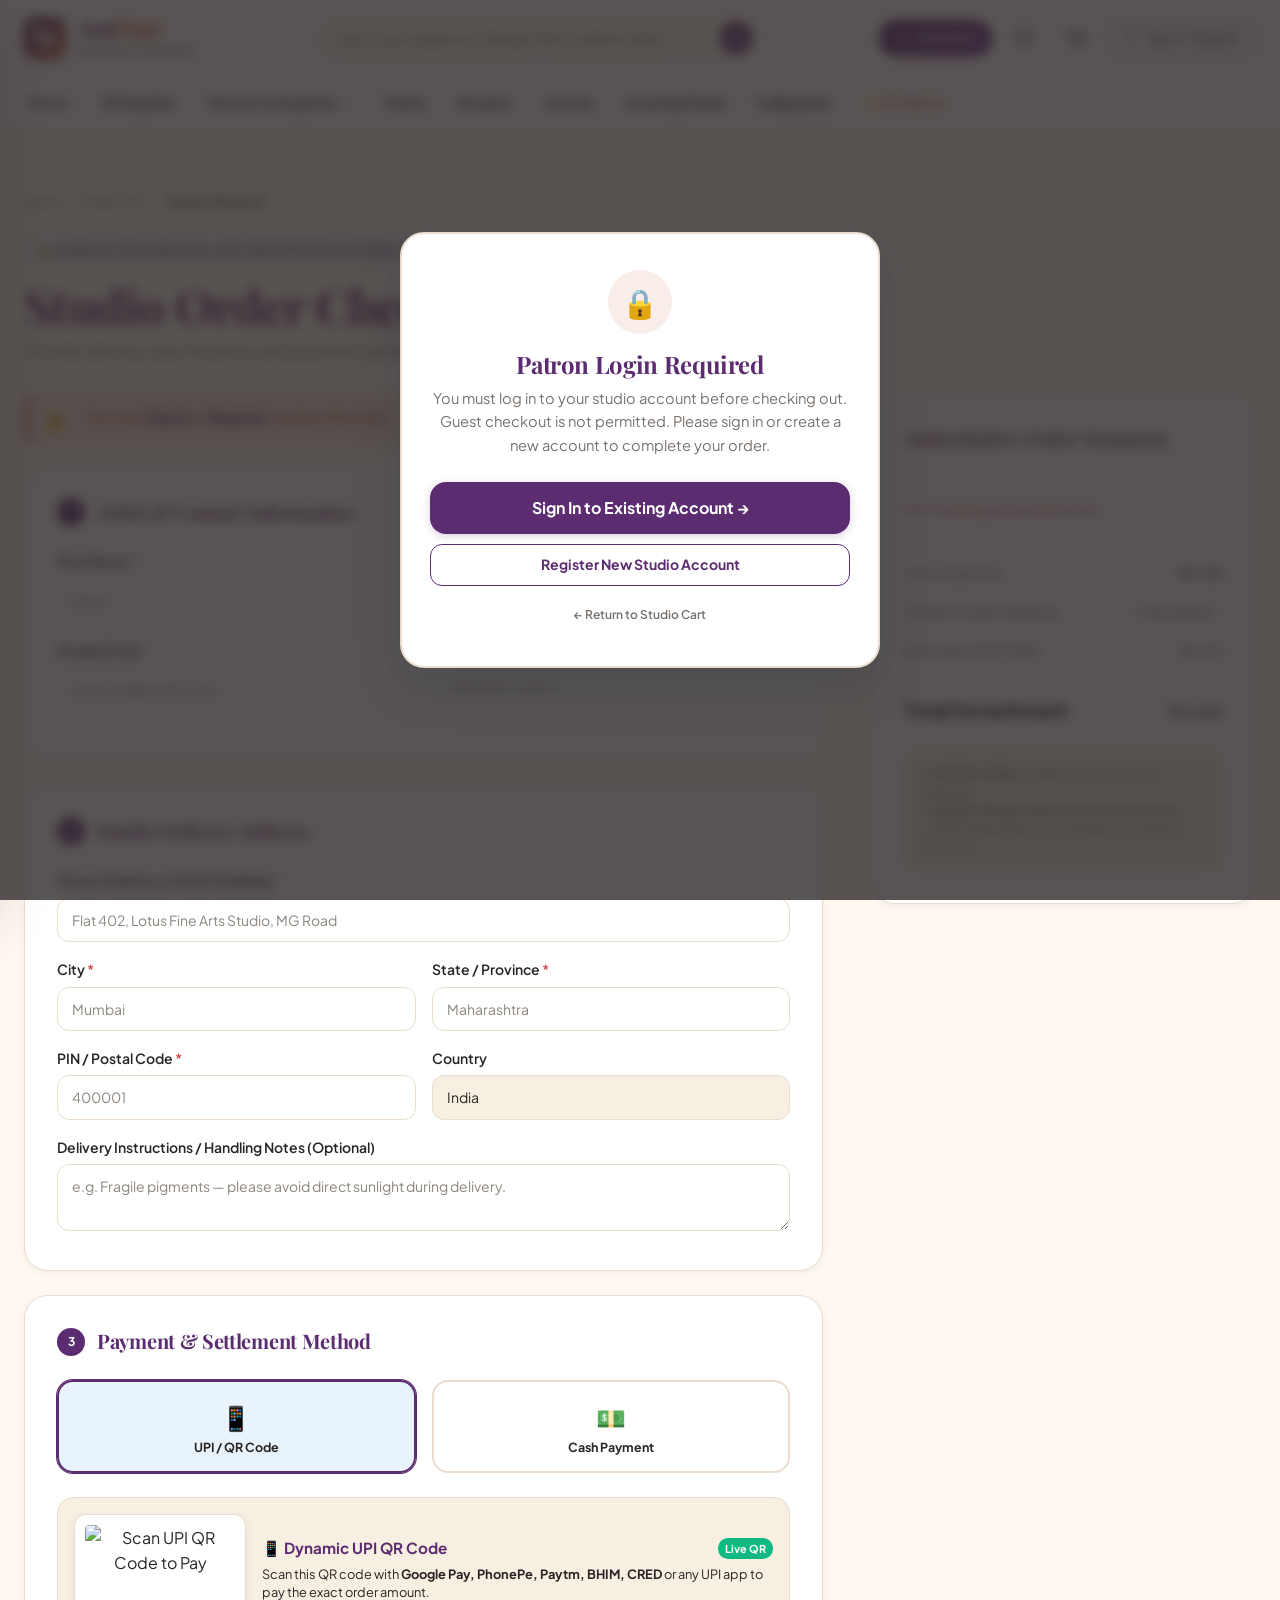
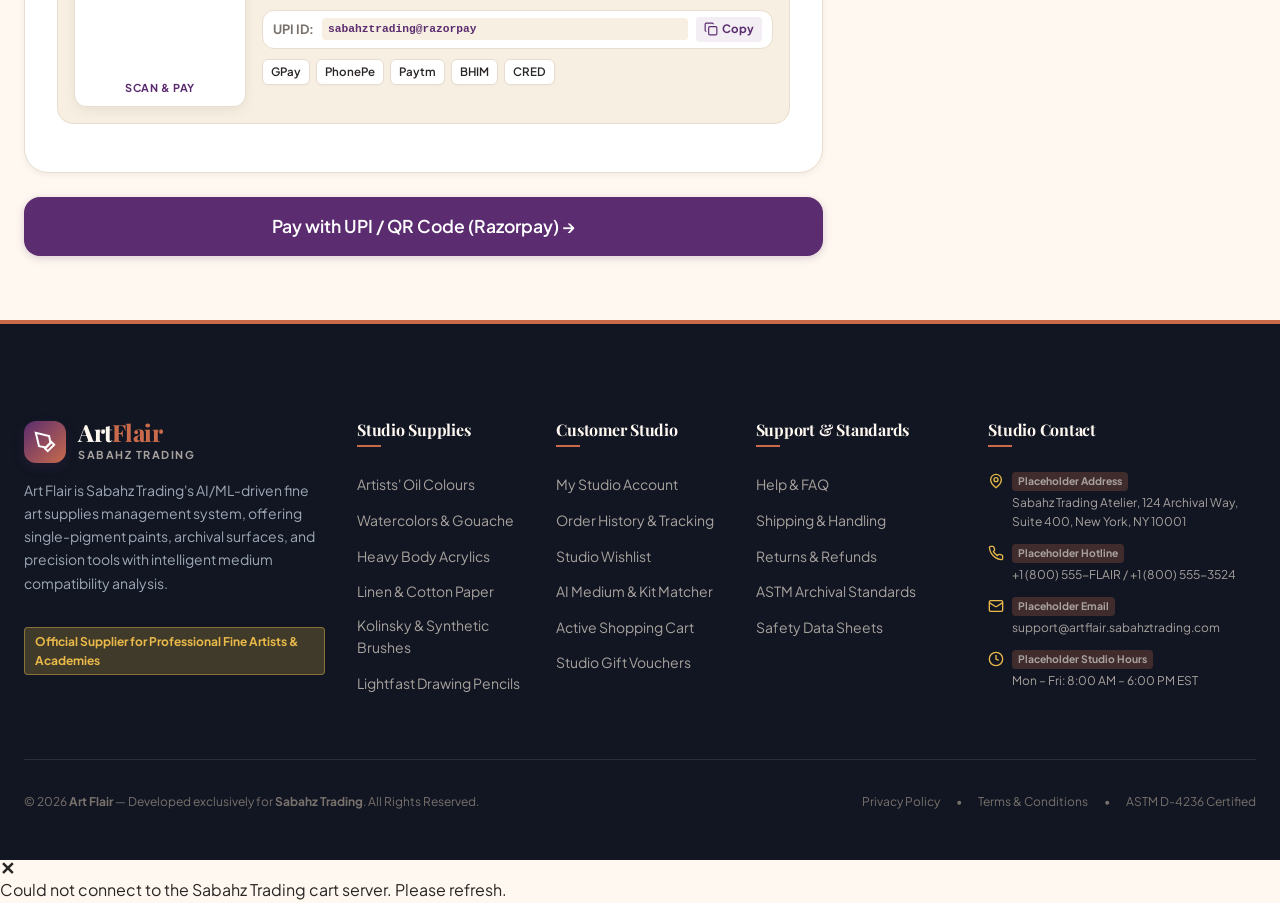
==== checkout.html @ 8288f00b "Initial commit" ====
<!DOCTYPE html>
<html lang="en">
<head>
  <meta charset="UTF-8" />
  <meta name="viewport" content="width=device-width, initial-scale=1.0" />
  <title>Secure Studio Checkout | Art Flair - Sabahz Trading</title>
  <meta name="description" content="Complete your fine art supplies purchase with Sabahz Trading secure atelier checkout and priority delivery." />

  <!-- Preconnect to Google Fonts -->
  <link rel="preconnect" href="https://fonts.googleapis.com" />
  <link rel="preconnect" href="https://fonts.gstatic.com" crossorigin />
  <link href="https://fonts.googleapis.com/css2?family=Playfair+Display:ital,wght@0,600;0,700;0,800;1,400&family=Plus+Jakarta+Sans:wght@400;500;600;700;800&family=JetBrains+Mono:wght@400;500;600&display=swap" rel="stylesheet" />

  <!-- Core Design System CSS -->
  <link rel="stylesheet" href="css/variables.css" />
  <link rel="stylesheet" href="css/base.css" />
  <link rel="stylesheet" href="css/components.css" />
  <link rel="stylesheet" href="css/layout.css" />
  <link rel="stylesheet" href="css/pages/cart-checkout.css" />
</head>
<body>
  <!-- Dynamic Header injected via js/components/header.js -->
  <div id="site-header-container"></div>

  <main class="main-content section-padding" id="main-content">
    <div class="container">
      <!-- Breadcrumb Navigation -->
      <nav class="breadcrumb" aria-label="Breadcrumb">
        <a href="index.html">Home</a>
        <span class="breadcrumb-separator">/</span>
        <a href="cart.html">Studio Cart</a>
        <span class="breadcrumb-separator">/</span>
        <span class="breadcrumb-current">Secure Checkout</span>
      </nav>

      <div style="margin-bottom: 28px;">
        <div class="section-kicker" style="background: var(--powder-blue-soft); color: var(--primary);">
          🔒 Sabahz Trading 256-Bit Encrypted Gateway
        </div>
        <h1 style="margin-bottom: 4px; color: var(--primary);">Studio Order Checkout</h1>
        <p style="margin-bottom: 0; color: var(--text-secondary);">
          Provide delivery specifications and payment details for verified dispatch of archival materials.
        </p>
      </div>

      <!-- Checkout Layout: Form + Authoritative Sidebar -->
      <div class="checkout-layout">
        <!-- Main Form Column -->
        <div>
          <form id="checkout-form" novalidate>
            <!-- Step 1: Customer Information -->
            <section class="checkout-step-card" aria-label="Customer Information">
              <div class="step-header">
                <div class="step-number">1</div>
                <h2 class="step-title">Artist & Contact Information</h2>
              </div>

              <div class="grid grid-cols-2 gap-md">
                <div class="form-group">
                  <label class="form-label" for="first-name">First Name <span class="required">*</span></label>
                  <input type="text" id="first-name" class="form-control" required placeholder="Aarav" />
                  <div class="form-error-msg" id="err-first-name" style="display: none; color: var(--error); font-size: 0.75rem; margin-top: 4px;">Please enter your first name.</div>
                </div>
                <div class="form-group">
                  <label class="form-label" for="last-name">Last Name <span class="required">*</span></label>
                  <input type="text" id="last-name" class="form-control" required placeholder="Sharma" />
                  <div class="form-error-msg" id="err-last-name" style="display: none; color: var(--error); font-size: 0.75rem; margin-top: 4px;">Please enter your last name.</div>
                </div>
              </div>

              <div class="grid grid-cols-2 gap-md">
                <div class="form-group">
                  <label class="form-label" for="email">Studio Email <span class="required">*</span></label>
                  <input type="email" id="email" class="form-control" required placeholder="aarav.art@studio.com" />
                  <div class="form-error-msg" id="err-email" style="display: none; color: var(--error); font-size: 0.75rem; margin-top: 4px;">Please provide a valid email address.</div>
                </div>
                <div class="form-group">
                  <label class="form-label" for="phone">Phone Number <span class="required">*</span></label>
                  <input type="tel" id="phone" class="form-control" required placeholder="+91 98765 43210" />
                  <div class="form-error-msg" id="err-phone" style="display: none; color: var(--error); font-size: 0.75rem; margin-top: 4px;">Please enter a valid 10-digit phone number.</div>
                </div>
              </div>
            </section>

            <!-- Step 2: Shipping Destination -->
            <section class="checkout-step-card" aria-label="Shipping Address">
              <div class="step-header">
                <div class="step-number">2</div>
                <h2 class="step-title">Studio Delivery Address</h2>
              </div>

              <div class="form-group">
                <label class="form-label" for="address">Street Address / Atelier Building <span class="required">*</span></label>
                <input type="text" id="address" class="form-control" required placeholder="Flat 402, Lotus Fine Arts Studio, MG Road" />
                <div class="form-error-msg" id="err-address" style="display: none; color: var(--error); font-size: 0.75rem; margin-top: 4px;">Please enter your delivery street address.</div>
              </div>

              <div class="grid grid-cols-2 gap-md">
                <div class="form-group">
                  <label class="form-label" for="city">City <span class="required">*</span></label>
                  <input type="text" id="city" class="form-control" required placeholder="Mumbai" />
                  <div class="form-error-msg" id="err-city" style="display: none; color: var(--error); font-size: 0.75rem; margin-top: 4px;">Please enter your city.</div>
                </div>
                <div class="form-group">
                  <label class="form-label" for="state">State / Province <span class="required">*</span></label>
                  <input type="text" id="state" class="form-control" required placeholder="Maharashtra" />
                  <div class="form-error-msg" id="err-state" style="display: none; color: var(--error); font-size: 0.75rem; margin-top: 4px;">Please enter your state.</div>
                </div>
              </div>

              <div class="grid grid-cols-2 gap-md">
                <div class="form-group">
                  <label class="form-label" for="postal-code">PIN / Postal Code <span class="required">*</span></label>
                  <input type="text" id="postal-code" class="form-control" required placeholder="400001" maxlength="6" />
                  <div class="form-error-msg" id="err-postal-code" style="display: none; color: var(--error); font-size: 0.75rem; margin-top: 4px;">Please enter a valid 6-digit postal PIN code.</div>
                </div>
                <div class="form-group">
                  <label class="form-label" for="country">Country</label>
                  <input type="text" id="country" class="form-control" value="India" readonly style="background: var(--bg-alt); cursor: not-allowed;" />
                </div>
              </div>

              <div class="form-group" style="margin-bottom: 0;">
                <label class="form-label" for="shipping-notes">Delivery Instructions / Handling Notes (Optional)</label>
                <textarea id="shipping-notes" class="form-control" rows="2" placeholder="e.g. Fragile pigments — please avoid direct sunlight during delivery."></textarea>
              </div>
            </section>

            <!-- Step 3: Payment & Gateway Selection -->
            <section class="checkout-step-card" aria-label="Payment Gateway">
              <div class="step-header">
                <div class="step-number">3</div>
                <h2 class="step-title">Payment & Settlement Method</h2>
              </div>

              <div class="payment-options-grid">
                <div class="payment-option-card active" data-payment="upi" tabindex="0" role="button" aria-label="UPI / QR Code Payment">
                  <div class="payment-icon">📱</div>
                  <div class="payment-label">UPI / QR Code</div>
                </div>
                <div class="payment-option-card" data-payment="cod" tabindex="0" role="button" aria-label="Cash Payment">
                  <div class="payment-icon">💵</div>
                  <div class="payment-label">Cash Payment</div>
                </div>
              </div>

              <!-- UPI / QR Code Sub Panel -->
              <div class="payment-sub-panel active" id="panel-upi">
                <div class="upi-qr-container">
                  <div class="upi-qr-box">
                    <div class="qr-image-wrapper">
                      <img 
                        id="upi-dynamic-qr-img" 
                        src="https://api.qrserver.com/v1/create-qr-code/?size=200x200&amp;data=upi%3A%2F%2Fpay%3Fpa%3Dsabahztrading%40razorpay%26pn%3DArt%2520Flair%2520Sabahz%26cu%3DINR" 
                        alt="Scan UPI QR Code to Pay" 
                        width="150" 
                        height="150"
                      />
                      <div class="qr-scan-badge">Scan &amp; Pay</div>
                    </div>
                  </div>

                  <div class="upi-qr-details">
                    <div style="display: flex; align-items: center; justify-content: space-between; margin-bottom: 6px;">
                      <span style="font-weight: 700; color: var(--primary); font-size: 0.95rem;">📱 Dynamic UPI QR Code</span>
                      <span style="background: #10B981; color: #FFFFFF; font-size: 0.68rem; padding: 2px 7px; border-radius: 10px; font-weight: 700;">Live QR</span>
                    </div>

                    <p style="font-size: 0.8rem; color: var(--text); margin-bottom: 8px; line-height: 1.4;">
                      Scan this QR code with <strong>Google Pay, PhonePe, Paytm, BHIM, CRED</strong> or any UPI app to pay the exact order amount.
                    </p>

                    <div class="upi-id-copy-row">
                      <span class="upi-id-label">UPI ID:</span>
                      <code class="upi-id-value" id="merchant-upi-id">sabahztrading@razorpay</code>
                      <button type="button" class="btn-copy-upi" id="btn-copy-upi" title="Copy UPI ID">
                        <svg width="14" height="14" viewBox="0 0 24 24" fill="none" stroke="currentColor" stroke-width="2"><rect width="14" height="14" x="8" y="8" rx="2" ry="2"/><path d="M4 16c-1.1 0-2-.9-2-2V4c0-1.1.9-2 2-2h10c1.1 0 2 .9 2 2"/></svg>
                        Copy
                      </button>
                    </div>

                    <div class="upi-apps-row">
                      <span class="app-chip">GPay</span>
                      <span class="app-chip">PhonePe</span>
                      <span class="app-chip">Paytm</span>
                      <span class="app-chip">BHIM</span>
                      <span class="app-chip">CRED</span>
                    </div>
                  </div>
                </div>
              </div>

              <!-- Cash Payment Sub Panel -->
              <div class="payment-sub-panel" id="panel-cod">
                <p style="font-size: 0.85rem; color: var(--text); margin-bottom: 0;">
                  💵 Pay with cash directly upon delivery of your studio order.
                </p>
              </div>
            </section>

            <!-- Order Placement Button -->
            <button type="submit" class="btn btn-primary btn-block btn-lg" id="btn-place-order" style="font-size: 1.1rem; padding: 16px;">
              Pay with UPI / QR Code (Razorpay) →
            </button>
          </form>
        </div>

        <!-- Sidebar Summary Column (Authoritative Backend Cart) -->
        <aside aria-label="Order Summary">
          <div class="order-summary-card">
            <h2 class="summary-title" style="font-size: 1.25rem;">Authoritative Order Summary</h2>
            
            <!-- Items loaded directly from backend/database -->
            <div id="checkout-items-list" style="max-height: 280px; overflow-y: auto; padding-right: 4px; margin-bottom: 16px;">
              <div class="skeleton" style="height: 60px; margin-bottom: 8px; border-radius: 8px;"></div>
              <div class="skeleton" style="height: 60px; border-radius: 8px;"></div>
            </div>

            <!-- Authoritative Totals -->
            <div class="summary-row" style="border-top: 1px solid var(--border-light); padding-top: 12px;">
              <span>Items Subtotal</span>
              <strong id="checkout-subtotal">₹0.00</strong>
            </div>
            <div class="summary-row">
              <span>Sabahz Studio Shipping</span>
              <span id="checkout-shipping">Calculating...</span>
            </div>
            <div class="summary-row">
              <span>Estimated GST (12%)</span>
              <span id="checkout-tax">₹0.00</span>
            </div>
            <div class="summary-row total-row">
              <span>Total Investment</span>
              <span class="total-amount" id="checkout-total">₹0.00</span>
            </div>

            <div style="margin-top: 24px; padding: 14px; background: var(--bg-alt); border-radius: var(--radius-md); font-size: 0.76rem; color: var(--text-secondary); line-height: 1.5; border: 1px solid var(--border);">
              <div>✓ <strong>ASTM D-4236</strong> certified non-toxic fine art materials</div>
              <div>✓ <strong>Sabahz Climate-Safe</strong> protective packaging</div>
              <div>✓ Authoritative final price validation by Python backend</div>
            </div>
          </div>
        </aside>
      </div>
    </div>
  </main>

  <!-- Dynamic Footer injected via js/components/footer.js -->
  <div id="site-footer-container"></div>

  <!-- Official Razorpay Checkout SDK -->
  <script src="https://checkout.razorpay.com/v1/checkout.js"></script>

  <!-- Global Application Scripts -->
  <script src="js/config.js"></script>
  <script src="js/storage.js"></script>
  <script src="js/api.js"></script>
  <script src="js/auth.js"></script>
  <script src="js/services/authService.js"></script>
  <script src="js/services/productService.js"></script>
  <script src="js/services/cartService.js"></script>
  <script src="js/services/wishlistService.js"></script>
  <script src="js/services/aiService.js"></script>
  <script src="js/search.js"></script>
  <script src="js/components/toast.js"></script>
  <script src="js/components/modal.js"></script>
  <script src="js/components/product-card.js"></script>
  <script src="js/components/cart-drawer.js"></script>
  <script src="js/components/header.js"></script>
  <script src="js/components/footer.js"></script>
  <script src="js/pages/checkout.js"></script>
  <script src="js/main.js"></script>
</body>
</html>
---- css/variables.css ----
/**
 * Art Flair - Global Frontend Design System Variables
 * Developed for Sabahz Trading
 * 
 * EXACT ART FLAIR BRAND PALETTE & DISTRIBUTION:
 * 60% Warm Cream: #FFF9EF
 * 20% Midnight Navy: #17233D
 * 10% Vibrant Coral: #F0645A
 *  5% Powder Blue: #BFDDF2
 *  5% Butter Yellow: #F5C84C
 * Ink Black: #171717
 */

:root {
  /* ==========================================================================
     EXACT ART FLAIR PALETTE
     ========================================================================== */
  --primary: #5B2C6F;          /* Royal Plum / Deep Purple */
  --secondary: #C96B4B;        /* Terracotta */
  --accent: #E9B949;           /* Warm Golden Amber */
  --background: #FFF8F0;       /* Warm Cream */
  --card: #FFFFFF;             /* Crisp White for Cards */
  --text: #292524;             /* Main Text (Deep Stone Charcoal) */
  --text-secondary: #78716C;   /* Secondary Text (Muted Warm Stone) */
  --success: #6B8E71;          /* Sage Green */
  --error: #C94C4C;            /* Muted Crimson Alert Red */

  /* Compatibility & Derived Palette Tokens */
  --primary-dark: #472157;
  --primary-light: #74348E;
  --primary-soft: rgba(91, 44, 111, 0.08);
  --primary-glow: rgba(91, 44, 111, 0.22);

  --secondary-dark: #B55839;
  --secondary-light: #DF8467;
  --secondary-soft: rgba(201, 107, 75, 0.12);
  --secondary-glow: rgba(201, 107, 75, 0.25);

  --accent-dark: #D4A333;
  --accent-soft: rgba(233, 185, 73, 0.22);

  --powder-blue: #BFDDF2;
  --powder-blue-dark: #92C0E2;
  --powder-blue-soft: rgba(191, 221, 242, 0.35);

  --bg-alt: #F7EFE1;           /* Warm cream depth for alternating sections */
  --bg-muted: #EFE4D2;

  --text-muted: #8C867E;
  --text-inverse: #FFFFFF;

  --success-dark: #537258;
  --success-soft: rgba(107, 142, 113, 0.15);

  --error-dark: #A93838;
  --error-soft: rgba(201, 76, 76, 0.15);

  --border: #E8DDCE;
  --border-light: #F3EAE0;
  --border-focus: var(--primary);

  /* Dual aliases for universal CSS referencing */
  --color-primary: var(--primary);
  --color-secondary: var(--secondary);
  --color-accent: var(--accent);
  --color-powder-blue: var(--powder-blue);
  --color-bg: var(--background);
  --color-card: var(--card);
  --color-text-main: var(--text);
  --color-text-secondary: var(--text-secondary);
  --color-success: var(--success);
  --color-error: var(--error);
  --color-border: var(--border);
  --color-border-light: var(--border-light);
  --color-bg-alt: var(--bg-alt);
  --color-primary-soft: var(--primary-soft);
  --color-primary-glow: var(--primary-glow);
  --color-secondary-soft: var(--secondary-soft);
  --color-accent-soft: var(--accent-soft);
  --color-powder-blue-soft: var(--powder-blue-soft);
  --color-text-inverse: var(--text-inverse);
  --color-text-muted: var(--text-muted);
  --color-success-dark: var(--success-dark);
  --color-success-soft: var(--success-soft);
  --color-error-soft: var(--error-soft);

  /* ==========================================================================
     TYPOGRAPHY SCALE & TOKENS
     ========================================================================== */
  --font-heading: 'Playfair Display', Georgia, 'Times New Roman', serif;
  --font-body: 'Plus Jakarta Sans', -apple-system, BlinkMacSystemFont, 'Segoe UI', Roboto, sans-serif;
  --font-mono: 'JetBrains Mono', monospace;

  --font-size-xs: 0.75rem;    /* 12px */
  --font-size-sm: 0.875rem;   /* 14px */
  --font-size-base: 1rem;     /* 16px */
  --font-size-md: 1.125rem;   /* 18px */
  --font-size-lg: 1.25rem;    /* 20px */
  --font-size-xl: 1.5rem;     /* 24px */
  --font-size-2xl: 1.875rem;  /* 30px */
  --font-size-3xl: 2.25rem;   /* 36px */
  --font-size-4xl: 3rem;      /* 48px */
  --font-size-5xl: 3.75rem;   /* 60px */

  --font-weight-regular: 400;
  --font-weight-medium: 500;
  --font-weight-semibold: 600;
  --font-weight-bold: 700;
  --font-weight-extrabold: 800;

  /* ==========================================================================
     SPACING & LAYOUT SYSTEM
     ========================================================================== */
  --space-2xs: 0.25rem;  /* 4px */
  --space-xs: 0.5rem;    /* 8px */
  --space-sm: 0.75rem;   /* 12px */
  --space-md: 1rem;      /* 16px */
  --space-lg: 1.5rem;    /* 24px */
  --space-xl: 2rem;      /* 32px */
  --space-2xl: 3rem;     /* 48px */
  --space-3xl: 4rem;     /* 64px */
  --space-4xl: 6rem;     /* 96px */

  --container-max-width: 1280px;
  --container-narrow-width: 960px;
  --header-height: 76px;

  /* ==========================================================================
     SHADOWS & ELEVATION
     ========================================================================== */
  --shadow-xs: 0 1px 2px rgba(23, 35, 61, 0.04);
  --shadow-sm: 0 2px 6px rgba(23, 35, 61, 0.06);
  --shadow-md: 0 6px 18px rgba(23, 35, 61, 0.08);
  --shadow-lg: 0 12px 32px rgba(23, 35, 61, 0.1);
  --shadow-xl: 0 20px 48px rgba(23, 35, 61, 0.16);
  --shadow-navy: 0 8px 24px rgba(23, 35, 61, 0.2);
  --shadow-coral: 0 8px 24px rgba(240, 100, 90, 0.26);

  /* ==========================================================================
     BORDER RADII
     ========================================================================== */
  --radius-xs: 4px;
  --radius-sm: 8px;
  --radius-md: 12px;
  --radius-lg: 16px;
  --radius-xl: 24px;
  --radius-full: 9999px;

  /* ==========================================================================
     TRANSITIONS
     ========================================================================== */
  --transition-fast: 0.15s ease;
  --transition-base: 0.25s cubic-bezier(0.4, 0, 0.2, 1);
  --transition-slow: 0.35s cubic-bezier(0.16, 1, 0.3, 1);

  /* ==========================================================================
     Z-INDEX SYSTEM
     ========================================================================== */
  --z-base: 1;
  --z-sticky: 100;
  --z-drawer: 500;
  --z-modal-backdrop: 900;
  --z-modal: 1000;
  --z-toast: 1100;
}
---- css/base.css ----
/**
 * Art Flair - Base Styles, Reset, & Global Typography
 * Developed for Sabahz Trading
 */

@import url('https://fonts.googleapis.com/css2?family=Playfair+Display:ital,wght@0,400..900;1,400..900&family=Plus+Jakarta+Sans:wght@300;400;500;600;700;800&family=JetBrains+Mono:wght@400;500;600&display=swap');

/* CSS Modern Reset */
*,
*::before,
*::after {
  box-sizing: border-box;
  margin: 0;
  padding: 0;
}

html {
  font-size: 16px;
  scroll-behavior: smooth;
  -webkit-text-size-adjust: 100%;
}

body {
  font-family: var(--font-body);
  font-size: var(--font-size-base);
  line-height: 1.6;
  color: var(--text);
  background-color: var(--background);
  min-height: 100vh;
  display: flex;
  flex-direction: column;
  -webkit-font-smoothing: antialiased;
  -moz-osx-font-smoothing: grayscale;
  overflow-x: hidden;
}

/* ==========================================================================
   TYPOGRAPHY HIERARCHY
   ========================================================================== */
h1, h2, h3, h4, h5, h6 {
  font-family: var(--font-heading);
  color: var(--text);
  line-height: 1.22;
  font-weight: var(--font-weight-bold);
  letter-spacing: -0.015em;
}

h1 {
  font-size: clamp(2rem, 4vw + 1rem, var(--font-size-4xl));
  margin-bottom: var(--space-md);
}

h2 {
  font-size: clamp(1.6rem, 3vw + 0.5rem, var(--font-size-3xl));
  margin-bottom: var(--space-sm);
}

h3 {
  font-size: var(--font-size-2xl);
  margin-bottom: var(--space-sm);
}

h4 {
  font-size: var(--font-size-xl);
  margin-bottom: var(--space-xs);
}

h5 {
  font-size: var(--font-size-lg);
  font-family: var(--font-body);
  font-weight: var(--font-weight-semibold);
}

h6 {
  font-size: var(--font-size-base);
  font-family: var(--font-body);
  font-weight: var(--font-weight-semibold);
  text-transform: uppercase;
  letter-spacing: 0.05em;
}

p {
  margin-bottom: var(--space-md);
  color: var(--text-secondary);
  font-size: var(--font-size-base);
  line-height: 1.65;
}

p:last-child {
  margin-bottom: 0;
}

small, .text-small {
  font-size: var(--font-size-xs);
  color: var(--text-secondary);
}

a {
  color: var(--primary);
  text-decoration: none;
  transition: color var(--transition-fast);
}

a:hover {
  color: var(--secondary);
}

img, svg, picture, video {
  display: block;
  max-width: 100%;
  height: auto;
}

button, input, select, textarea {
  font: inherit;
  color: inherit;
}

button {
  cursor: pointer;
  border: none;
  background: none;
}

ul, ol {
  list-style: none;
}

code {
  font-family: var(--font-mono);
  font-size: 0.88em;
  background: var(--bg-alt);
  padding: 2px 6px;
  border-radius: var(--radius-xs);
  color: var(--primary);
}

/* ==========================================================================
   CONTAINER & LAYOUT UTILITIES
   ========================================================================== */
.container {
  width: 100%;
  max-width: var(--container-max-width);
  margin-left: auto;
  margin-right: auto;
  padding-left: var(--space-lg);
  padding-right: var(--space-lg);
}

.container-narrow {
  max-width: var(--container-narrow-width);
}

.main-content {
  flex: 1 0 auto;
}

.section-padding {
  padding-top: var(--space-3xl);
  padding-bottom: var(--space-3xl);
}

@media (max-width: 768px) {
  .section-padding {
    padding-top: var(--space-2xl);
    padding-bottom: var(--space-2xl);
  }
}

/* Section Header Component */
.section-header {
  text-align: center;
  max-width: 680px;
  margin: 0 auto var(--space-2xl);
}

.section-header.text-left {
  text-align: left;
  margin-left: 0;
}

.section-kicker {
  display: inline-flex;
  align-items: center;
  gap: var(--space-xs);
  font-family: var(--font-body);
  font-size: var(--font-size-xs);
  font-weight: var(--font-weight-bold);
  text-transform: uppercase;
  letter-spacing: 0.12em;
  color: var(--secondary);
  background: var(--secondary-soft);
  padding: 4px 12px;
  border-radius: var(--radius-full);
  margin-bottom: var(--space-sm);
}

.section-title {
  color: var(--text);
  margin-bottom: var(--space-xs);
}

.section-subtitle {
  font-size: var(--font-size-md);
  color: var(--text-secondary);
}

/* Flex & Grid Utilities */
.flex { display: flex; }
.flex-col { flex-direction: column; }
.items-center { align-items: center; }
.items-start { align-items: flex-start; }
.justify-between { justify-content: space-between; }
.justify-center { justify-content: center; }
.justify-end { justify-content: flex-end; }
.gap-xs { gap: var(--space-xs); }
.gap-sm { gap: var(--space-sm); }
.gap-md { gap: var(--space-md); }
.gap-lg { gap: var(--space-lg); }
.gap-xl { gap: var(--space-xl); }

.grid { display: grid; }
.grid-cols-2 { grid-template-columns: repeat(2, minmax(0, 1fr)); }
.grid-cols-3 { grid-template-columns: repeat(3, minmax(0, 1fr)); }
.grid-cols-4 { grid-template-columns: repeat(4, minmax(0, 1fr)); }

@media (max-width: 1024px) {
  .grid-cols-4 { grid-template-columns: repeat(2, minmax(0, 1fr)); }
  .grid-cols-3 { grid-template-columns: repeat(2, minmax(0, 1fr)); }
}

@media (max-width: 640px) {
  .grid-cols-4, .grid-cols-3, .grid-cols-2 { grid-template-columns: 1fr; }
}

/* Accessibility */
.sr-only {
  position: absolute;
  width: 1px;
  height: 1px;
  padding: 0;
  margin: -1px;
  overflow: hidden;
  clip: rect(0, 0, 0, 0);
  white-space: nowrap;
  border-width: 0;
}

/* Text helpers */
.text-center { text-align: center; }
.text-right { text-align: right; }
.text-plum { color: var(--primary); }
.text-terracotta { color: var(--secondary); }
.text-gold { color: var(--accent); }
.text-sage { color: var(--success); }
.text-muted { color: var(--text-secondary); }

/* Card Wrapper Base */
.card-base {
  background: var(--card);
  border-radius: var(--radius-lg);
  border: 1px solid var(--border);
  box-shadow: var(--shadow-sm);
  transition: transform var(--transition-base), box-shadow var(--transition-base), border-color var(--transition-fast);
}

.card-base:hover {
  box-shadow: var(--shadow-md);
  border-color: rgba(91, 44, 111, 0.2);
}
---- css/components.css ----
/**
 * Art Flair - Reusable Component Design System
 * Developed for Sabahz Trading
 * 100% Pure CSS3 without frameworks
 */

/* ==========================================================================
   1. BUTTONS
   ========================================================================== */
.btn {
  display: inline-flex;
  align-items: center;
  justify-content: center;
  gap: var(--space-xs);
  padding: 10px 20px;
  border-radius: var(--radius-md);
  font-family: var(--font-body);
  font-size: var(--font-size-sm);
  font-weight: var(--font-weight-semibold);
  text-decoration: none;
  cursor: pointer;
  transition: background-color var(--transition-fast), color var(--transition-fast), transform var(--transition-fast), box-shadow var(--transition-fast), border-color var(--transition-fast);
  border: 1px solid transparent;
  white-space: nowrap;
  line-height: 1.4;
  user-select: none;
}

.btn-primary {
  background-color: var(--primary);
  color: var(--text-inverse);
  box-shadow: 0 2px 8px var(--primary-glow);
}

.btn-primary:hover {
  background-color: var(--primary-dark);
  color: var(--text-inverse);
  transform: translateY(-1px);
  box-shadow: 0 4px 14px var(--primary-glow);
}

.btn-secondary {
  background-color: var(--secondary);
  color: var(--text-inverse);
  box-shadow: 0 2px 8px var(--shadow-terracotta);
}

.btn-secondary:hover {
  background-color: var(--secondary-dark);
  color: var(--text-inverse);
  transform: translateY(-1px);
}

.btn-accent {
  background-color: var(--accent);
  color: var(--text);
  font-weight: var(--font-weight-bold);
}

.btn-accent:hover {
  background-color: var(--accent-dark);
  color: var(--text);
  transform: translateY(-1px);
}

.btn-outline {
  background: transparent;
  border-color: var(--primary);
  color: var(--primary);
}

.btn-outline:hover {
  background: var(--primary);
  color: var(--text-inverse);
}

.btn-outline-secondary {
  background: transparent;
  border-color: var(--secondary);
  color: var(--secondary);
}

.btn-outline-secondary:hover {
  background: var(--secondary);
  color: var(--text-inverse);
}

.btn-ghost {
  background: transparent;
  color: var(--text);
}

.btn-ghost:hover {
  background: var(--primary-soft);
  color: var(--primary);
}

.btn-sm {
  padding: 6px 14px;
  font-size: var(--font-size-xs);
  border-radius: var(--radius-sm);
}

.btn-lg {
  padding: 14px 28px;
  font-size: var(--font-size-base);
  border-radius: var(--radius-lg);
}

.btn-block {
  width: 100%;
}

.btn-icon {
  width: 38px;
  height: 38px;
  padding: 0;
  border-radius: var(--radius-md);
}

.btn:disabled, .btn.disabled {
  opacity: 0.5;
  cursor: not-allowed;
  pointer-events: none;
  transform: none !important;
}

/* ==========================================================================
   2. BADGES & TAGS
   ========================================================================== */
.badge {
  display: inline-flex;
  align-items: center;
  gap: 4px;
  padding: 3px 8px;
  border-radius: var(--radius-full);
  font-size: var(--font-size-xs);
  font-weight: var(--font-weight-bold);
  text-transform: uppercase;
  letter-spacing: 0.04em;
  line-height: 1.2;
}

.badge-plum {
  background: var(--primary-soft);
  color: var(--primary);
}

.badge-terracotta {
  background: var(--secondary-soft);
  color: var(--secondary);
}

.badge-gold {
  background: var(--accent-soft);
  color: var(--accent-dark);
}

.badge-sage {
  background: var(--success-soft);
  color: var(--success-dark);
}

.badge-error {
  background: var(--error-soft);
  color: var(--error);
}

.badge-ai {
  background: linear-gradient(135deg, var(--primary-soft), var(--accent-soft));
  color: var(--primary);
  border: 1px solid rgba(91, 44, 111, 0.2);
}

/* ==========================================================================
   3. PRODUCT CARD COMPONENT
   ========================================================================== */
.product-card {
  background: var(--card);
  border: 1px solid var(--border);
  border-radius: var(--radius-lg);
  overflow: hidden;
  display: flex;
  flex-direction: column;
  height: 100%;
  position: relative;
  transition: transform var(--transition-base), box-shadow var(--transition-base), border-color var(--transition-fast);
}

.product-card:hover {
  transform: translateY(-4px);
  box-shadow: var(--shadow-lg);
  border-color: rgba(91, 44, 111, 0.25);
}

.product-card-image-wrap {
  position: relative;
  aspect-ratio: 1 / 1;
  width: 100%;
  background-color: var(--bg-alt);
  overflow: hidden;
}

.product-card-img-link {
  display: block;
  width: 100%;
  height: 100%;
}

.product-card-img {
  width: 100%;
  height: 100%;
  object-fit: cover;
  transition: transform var(--transition-slow);
}

.product-card:hover .product-card-img {
  transform: scale(1.05);
}

.product-card-body {
  padding: 16px;
  display: flex;
  flex-direction: column;
  flex-grow: 1;
}

.product-card-meta {
  display: flex;
  align-items: center;
  gap: 6px;
  font-size: 0.75rem;
  color: var(--text-secondary);
  margin-bottom: 6px;
}

.product-card-brand {
  font-weight: 600;
  color: var(--text-secondary);
}

.product-card-meta-dot {
  color: var(--text-muted);
}

.product-card-category {
  font-weight: 700;
  color: var(--secondary);
  letter-spacing: 0.04em;
  text-transform: uppercase;
}

.product-card-title {
  font-family: var(--font-body);
  font-size: 0.98rem;
  font-weight: 700;
  color: var(--text);
  line-height: 1.35;
  margin-bottom: 6px;
  display: -webkit-box;
  -webkit-line-clamp: 2;
  -webkit-box-orient: vertical;
  overflow: hidden;
  min-height: 2.7em;
}

.product-card-title a {
  color: inherit;
  text-decoration: none;
  transition: color var(--transition-fast);
}

.product-card-title a:hover {
  color: var(--primary);
}

.product-card-rating {
  display: flex;
  align-items: center;
  gap: 5px;
  font-size: 0.8rem;
  color: var(--text-secondary);
  margin-bottom: 10px;
}

.rating-stars {
  color: #F59E0B;
  letter-spacing: 1px;
  font-size: 0.92rem;
}

.rating-score {
  font-weight: 700;
  color: var(--text);
}

.rating-count {
  color: var(--text-muted);
}

.product-card-price-box {
  margin-bottom: 14px;
}

.product-card-price {
  font-size: 1.25rem;
  font-weight: 800;
  color: var(--primary);
  font-family: var(--font-heading);
  display: block;
}

.product-card-actions {
  display: flex;
  gap: 10px;
  margin-top: auto;
  padding-top: 10px;
  align-items: center;
}

.btn-card-add {
  flex: 1.2;
  display: inline-flex;
  align-items: center;
  justify-content: center;
  gap: 6px;
  font-weight: 700;
  font-size: 0.82rem;
  padding: 9px 12px;
  border-radius: var(--radius-md);
  background: var(--primary);
  color: #ffffff;
  border: none;
  cursor: pointer;
  text-decoration: none;
  white-space: nowrap;
  transition: background-color var(--transition-fast), transform var(--transition-fast);
}

.btn-card-add:hover:not(:disabled) {
  background: var(--primary-dark);
  transform: translateY(-1px);
}

.btn-card-add:disabled {
  opacity: 0.6;
  cursor: not-allowed;
}

.btn-card-view {
  flex: 1;
  display: inline-flex;
  align-items: center;
  justify-content: center;
  font-weight: 600;
  font-size: 0.82rem;
  padding: 9px 10px;
  border-radius: var(--radius-md);
  background: transparent;
  color: var(--text);
  border: 1px solid var(--border);
  text-decoration: none;
  text-align: center;
  white-space: nowrap;
  transition: background-color var(--transition-fast), color var(--transition-fast), border-color var(--transition-fast);
}

.btn-card-view:hover {
  background: var(--bg-alt);
  border-color: var(--primary);
  color: var(--primary);
}

@media (max-width: 480px) {
  .product-card-actions {
    flex-direction: column;
    gap: 8px;
  }
  .btn-card-add, .btn-card-view {
    width: 100%;
  }
}

/* ==========================================================================
   4. STOCK STATUS INDICATORS
   ========================================================================== */
.stock-indicator {
  display: inline-flex;
  align-items: center;
  gap: 6px;
  font-size: var(--font-size-xs);
  font-weight: var(--font-weight-semibold);
}

.stock-indicator::before {
  content: '';
  width: 8px;
  height: 8px;
  border-radius: var(--radius-full);
}

.stock-in {
  color: var(--success-dark);
}
.stock-in::before {
  background-color: var(--success);
}

.stock-low {
  color: var(--secondary);
}
.stock-low::before {
  background-color: var(--secondary);
  animation: pulse-dot 1.5s infinite;
}

.stock-out {
  color: var(--error);
}
.stock-out::before {
  background-color: var(--error);
}

@keyframes pulse-dot {
  0%, 100% { opacity: 1; transform: scale(1); }
  50% { opacity: 0.4; transform: scale(0.85); }
}

/* ==========================================================================
   5. CATEGORY CARDS
   ========================================================================== */
.category-card {
  background: var(--card);
  border: 1px solid var(--border);
  border-radius: var(--radius-lg);
  padding: var(--space-lg) var(--space-md);
  text-align: center;
  text-decoration: none;
  transition: transform var(--transition-base), border-color var(--transition-fast), box-shadow var(--transition-base);
  display: flex;
  flex-direction: column;
  align-items: center;
}

.category-card:hover {
  transform: translateY(-4px);
  border-color: var(--primary);
  box-shadow: var(--shadow-md);
}

.category-icon-wrapper {
  width: 60px;
  height: 60px;
  border-radius: var(--radius-full);
  background: var(--background);
  display: flex;
  align-items: center;
  justify-content: center;
  margin-bottom: var(--space-md);
  color: var(--primary);
  transition: background-color var(--transition-fast), color var(--transition-fast), transform var(--transition-fast);
}

.category-card:hover .category-icon-wrapper {
  background: var(--primary);
  color: var(--text-inverse);
  transform: scale(1.08);
}

.category-name {
  font-family: var(--font-heading);
  font-size: var(--font-size-base);
  font-weight: var(--font-weight-bold);
  color: var(--text);
  margin-bottom: 2px;
}

.category-count {
  font-size: var(--font-size-xs);
  color: var(--text-secondary);
}

/* ==========================================================================
   6. FORMS & INPUT FIELDS
   ========================================================================== */
.form-group {
  margin-bottom: var(--space-md);
}

.form-label {
  display: block;
  font-size: var(--font-size-sm);
  font-weight: var(--font-weight-semibold);
  color: var(--text);
  margin-bottom: 6px;
}

.form-label .required {
  color: var(--error);
}

.form-control {
  width: 100%;
  padding: 10px 14px;
  background: var(--card);
  border: 1px solid var(--border);
  border-radius: var(--radius-md);
  font-size: var(--font-size-sm);
  color: var(--text);
  transition: border-color var(--transition-fast), box-shadow var(--transition-fast);
}

.form-control:focus {
  outline: none;
  border-color: var(--border-focus);
  box-shadow: 0 0 0 3px var(--primary-soft);
}

.form-control::placeholder {
  color: var(--text-muted);
}

.form-select {
  appearance: none;
  background-image: url("data:image/svg+xml,%3Csvg xmlns='http://www.w3.org/2000/svg' width='16' height='16' viewBox='0 0 24 24' fill='none' stroke='%2378716C' stroke-width='2' stroke-linecap='round' stroke-linejoin='round'%3E%3Cpath d='m6 9 6 6 6-6'/%3E%3C/svg%3E");
  background-repeat: no-repeat;
  background-position: right 12px center;
  padding-right: 36px;
}

.form-checkbox-label {
  display: flex;
  align-items: center;
  gap: 8px;
  font-size: var(--font-size-sm);
  color: var(--text-secondary);
  cursor: pointer;
  user-select: none;
}

.form-checkbox-label input[type="checkbox"],
.form-checkbox-label input[type="radio"] {
  accent-color: var(--primary);
  width: 16px;
  height: 16px;
}

/* ==========================================================================
   7. BREADCRUMBS
   ========================================================================== */
.breadcrumb {
  display: flex;
  align-items: center;
  gap: 8px;
  font-size: var(--font-size-xs);
  color: var(--text-secondary);
  margin-bottom: var(--space-lg);
  flex-wrap: wrap;
}

.breadcrumb a {
  color: var(--text-secondary);
  text-decoration: none;
  transition: color var(--transition-fast);
}

.breadcrumb a:hover {
  color: var(--primary);
}

.breadcrumb-separator {
  color: var(--text-muted);
}

.breadcrumb-current {
  color: var(--text);
  font-weight: var(--font-weight-semibold);
}

/* ==========================================================================
   8. QUANTITY STEPPER
   ========================================================================== */
.quantity-stepper {
  display: inline-flex;
  align-items: center;
  border: 1px solid var(--border);
  border-radius: var(--radius-md);
  background: var(--card);
  overflow: hidden;
}

.stepper-btn {
  width: 36px;
  height: 36px;
  display: flex;
  align-items: center;
  justify-content: center;
  background: var(--background);
  color: var(--text);
  transition: background-color var(--transition-fast), color var(--transition-fast);
  font-weight: var(--font-weight-bold);
  border: none;
  cursor: pointer;
}

.stepper-btn:hover {
  background: var(--primary-soft);
  color: var(--primary);
}

.stepper-input {
  width: 44px;
  height: 36px;
  text-align: center;
  border: none;
  background: transparent;
  font-weight: var(--font-weight-semibold);
  font-size: var(--font-size-sm);
  color: var(--text);
  -moz-appearance: textfield;
}

.stepper-input::-webkit-outer-spin-button,
.stepper-input::-webkit-inner-spin-button {
  -webkit-appearance: none;
  margin: 0;
}

/* ==========================================================================
   9. ALERTS & CALLOUTS
   ========================================================================== */
.alert {
  padding: 12px 16px;
  border-radius: var(--radius-md);
  font-size: var(--font-size-sm);
  display: flex;
  align-items: flex-start;
  gap: 12px;
  margin-bottom: var(--space-md);
  border-left: 4px solid transparent;
}

.alert-success {
  background: var(--success-soft);
  color: var(--success-dark);
  border-left-color: var(--success);
}

.alert-error {
  background: var(--error-soft);
  color: var(--error-dark);
  border-left-color: var(--error);
}

.alert-info {
  background: var(--primary-soft);
  color: var(--primary);
  border-left-color: var(--primary);
}

.alert-warning {
  background: var(--secondary-soft);
  color: var(--secondary-dark);
  border-left-color: var(--secondary);
}

/* ==========================================================================
   10. MODAL DIALOGS
   ========================================================================== */
.modal-backdrop {
  position: fixed;
  inset: 0;
  background: rgba(41, 37, 36, 0.65);
  backdrop-filter: blur(4px);
  z-index: var(--z-modal-backdrop);
  display: flex;
  align-items: center;
  justify-content: center;
  padding: var(--space-md);
  opacity: 0;
  visibility: hidden;
  transition: opacity var(--transition-base), visibility var(--transition-base);
}

.modal-backdrop.active {
  opacity: 1;
  visibility: visible;
}

.modal-card {
  background: var(--card);
  border-radius: var(--radius-xl);
  width: 100%;
  max-width: 600px;
  max-height: 90vh;
  overflow-y: auto;
  box-shadow: var(--shadow-xl);
  transform: scale(0.96);
  transition: transform var(--transition-base);
  position: relative;
  border: 1px solid var(--border);
}

.modal-backdrop.active .modal-card {
  transform: scale(1);
}

.modal-close-btn {
  position: absolute;
  top: 16px;
  right: 16px;
  width: 32px;
  height: 32px;
  border-radius: var(--radius-full);
  background: var(--background);
  display: flex;
  align-items: center;
  justify-content: center;
  color: var(--text-secondary);
  transition: background-color var(--transition-fast), color var(--transition-fast);
  z-index: 5;
  border: none;
  cursor: pointer;
}

.modal-close-btn:hover {
  background: var(--error-soft);
  color: var(--error);
}

/* ==========================================================================
   11. LOADING INDICATORS & SKELETONS
   ========================================================================== */
.spinner {
  width: 32px;
  height: 32px;
  border: 3px solid var(--border);
  border-top-color: var(--primary);
  border-radius: var(--radius-full);
  animation: spin 0.8s linear infinite;
  margin: var(--space-lg) auto;
}

@keyframes spin {
  to { transform: rotate(360deg); }
}

.skeleton {
  background: linear-gradient(90deg, #f0e9df 25%, #f9f5f0 50%, #f0e9df 75%);
  background-size: 200% 100%;
  animation: shimmer 1.5s infinite;
  border-radius: var(--radius-sm);
}

@keyframes shimmer {
  0% { background-position: 200% 0; }
  100% { background-position: -200% 0; }
}

.skeleton-card {
  height: 360px;
  border-radius: var(--radius-lg);
}

.skeleton-text {
  height: 16px;
  margin-bottom: 8px;
}

/* ==========================================================================
   12. EMPTY & ERROR STATES
   ========================================================================== */
.empty-state {
  text-align: center;
  padding: var(--space-4xl) var(--space-lg);
  background: var(--card);
  border-radius: var(--radius-xl);
  border: 1px dashed var(--border);
  grid-column: 1 / -1;
}

.empty-state-icon {
  font-size: 3rem;
  margin-bottom: var(--space-md);
  color: var(--text-muted);
}

.empty-state-title {
  font-size: var(--font-size-xl);
  margin-bottom: var(--space-xs);
  color: var(--text);
}

.empty-state-desc {
  font-size: var(--font-size-sm);
  color: var(--text-secondary);
  max-width: 440px;
  margin: 0 auto var(--space-lg);
}

/* ==========================================================================
   13. PAGINATION
   ========================================================================== */
.pagination-wrap {
  display: flex;
  align-items: center;
  justify-content: center;
  gap: var(--space-xs);
  margin-top: var(--space-3xl);
}

.pagination-btn {
  min-width: 40px;
  height: 40px;
  display: flex;
  align-items: center;
  justify-content: center;
  border-radius: var(--radius-md);
  border: 1px solid var(--border);
  background: var(--card);
  font-size: var(--font-size-sm);
  font-weight: var(--font-weight-semibold);
  color: var(--text);
  transition: border-color var(--transition-fast), color var(--transition-fast), background-color var(--transition-fast);
  cursor: pointer;
}

.pagination-btn:hover {
  border-color: var(--primary);
  color: var(--primary);
}

.pagination-btn.active {
  background: var(--primary);
  border-color: var(--primary);
  color: var(--text-inverse);
}

/* ==========================================================================
   14. QUICK CART SLIDE-OUT DRAWER
   ========================================================================== */
.cart-drawer-overlay {
  position: fixed;
  inset: 0;
  background: rgba(41, 37, 36, 0.65);
  backdrop-filter: blur(4px);
  z-index: var(--z-modal-backdrop);
  opacity: 0;
  visibility: hidden;
  transition: opacity var(--transition-base), visibility var(--transition-base);
}

.cart-drawer-overlay.open {
  opacity: 1;
  visibility: visible;
}

.cart-drawer {
  position: fixed;
  top: 0;
  right: 0;
  bottom: 0;
  width: 420px;
  max-width: 90vw;
  background: var(--card);
  z-index: calc(var(--z-modal-backdrop) + 1);
  transform: translateX(100%);
  transition: transform var(--transition-base) cubic-bezier(0.16, 1, 0.3, 1);
  display: flex;
  flex-direction: column;
  box-shadow: var(--shadow-xl);
  border-left: 1px solid var(--border);
}

.cart-drawer.open {
  transform: translateX(0);
}

.cart-drawer-header {
  padding: 18px 20px;
  border-bottom: 1px solid var(--border);
  display: flex;
  align-items: center;
  justify-content: space-between;
  background: var(--card);
}

.cart-drawer-title {
  font-family: var(--font-heading);
  font-size: 1.15rem;
  font-weight: 700;
  color: var(--text);
  display: flex;
  align-items: center;
  gap: 8px;
}

.cart-drawer-close {
  width: 32px;
  height: 32px;
  border-radius: var(--radius-full);
  background: var(--background);
  display: flex;
  align-items: center;
  justify-content: center;
  color: var(--text-secondary);
  border: none;
  cursor: pointer;
  transition: background-color var(--transition-fast), color var(--transition-fast);
}

.cart-drawer-close:hover {
  background: var(--error-soft);
  color: var(--error);
}

.cart-drawer-shipping-notice {
  padding: 10px 20px;
  background: var(--primary-soft);
  font-size: 0.8rem;
  color: var(--primary);
  font-weight: 600;
  border-bottom: 1px solid rgba(116, 52, 142, 0.1);
  display: flex;
  align-items: center;
  gap: 6px;
}

.cart-drawer-body {
  padding: 16px 20px;
  flex: 1;
  overflow-y: auto;
  display: flex;
  flex-direction: column;
  gap: 16px;
}

.cart-drawer-item {
  display: grid;
  grid-template-columns: 64px 1fr auto;
  gap: 14px;
  align-items: center;
  padding-bottom: 14px;
  border-bottom: 1px solid var(--border-light);
}

.cart-drawer-item-img {
  width: 64px;
  height: 64px;
  border-radius: var(--radius-md);
  object-fit: cover;
  border: 1px solid var(--border);
  background: var(--background);
}

.cart-drawer-item-info {
  min-width: 0;
}

.cart-drawer-item-title {
  font-size: 0.88rem;
  font-weight: 600;
  color: var(--text);
  white-space: nowrap;
  overflow: hidden;
  text-overflow: ellipsis;
  margin-bottom: 3px;
  text-decoration: none;
  display: block;
}

.cart-drawer-item-title:hover {
  color: var(--primary);
}

.cart-drawer-item-meta {
  font-size: 0.75rem;
  color: var(--text-secondary);
  margin-bottom: 6px;
}

.cart-drawer-item-price {
  font-size: 0.88rem;
  font-weight: 700;
  color: var(--primary);
}

.cart-drawer-item-actions {
  display: flex;
  flex-direction: column;
  align-items: flex-end;
  justify-content: space-between;
  gap: 8px;
}

.cart-drawer-remove-btn {
  background: none;
  border: none;
  color: var(--text-muted);
  cursor: pointer;
  padding: 4px;
  transition: color var(--transition-fast);
}

.cart-drawer-remove-btn:hover {
  color: var(--error);
}

.cart-drawer-stepper {
  display: inline-flex;
  align-items: center;
  border: 1px solid var(--border);
  border-radius: var(--radius-sm);
  background: var(--background);
}

.cart-drawer-stepper-btn {
  width: 24px;
  height: 24px;
  display: flex;
  align-items: center;
  justify-content: center;
  background: transparent;
  border: none;
  font-weight: bold;
  font-size: 0.8rem;
  cursor: pointer;
  color: var(--text);
}

.cart-drawer-stepper-btn:hover {
  color: var(--primary);
}

.cart-drawer-stepper-val {
  width: 24px;
  text-align: center;
  font-size: 0.8rem;
  font-weight: 600;
}

.cart-drawer-footer {
  padding: 18px 20px;
  border-top: 1px solid var(--border);
  background: var(--card);
}

.cart-drawer-subtotal-row {
  display: flex;
  justify-content: space-between;
  align-items: center;
  margin-bottom: 14px;
  font-size: 1rem;
  font-weight: 700;
  color: var(--text);
}

.cart-drawer-subtotal-val {
  font-size: 1.25rem;
  color: var(--primary);
}

.cart-drawer-buttons {
  display: grid;
  grid-template-columns: 1fr 1fr;
  gap: 10px;
}
---- css/layout.css ----
/**
 * Art Flair - Header, Navigation, Footer & Layout Shell
 * Developed for Sabahz Trading
 * Modern Semantic HTML5, CSS3, & Vanilla JS
 */

/* ==========================================================================
   MAIN STICKY HEADER
   ========================================================================== */
.site-header {
  background: var(--color-card);
  border-bottom: 1px solid var(--color-border);
  position: sticky;
  top: 0;
  z-index: var(--z-sticky);
  transition: box-shadow var(--transition-base), background-color var(--transition-base);
}

.site-header.scrolled {
  box-shadow: var(--shadow-md);
  background: rgba(255, 255, 255, 0.98);
  backdrop-filter: blur(10px);
}

.header-main {
  height: var(--header-height);
  display: flex;
  align-items: center;
  justify-content: space-between;
  gap: var(--space-lg);
}

/* Brand Logo */
.brand-logo {
  display: flex;
  align-items: center;
  gap: 12px;
  text-decoration: none;
  flex-shrink: 0;
}

.brand-icon {
  width: 42px;
  height: 42px;
  background: linear-gradient(135deg, var(--color-primary), var(--color-secondary));
  border-radius: var(--radius-md);
  display: flex;
  align-items: center;
  justify-content: center;
  color: white;
  box-shadow: 0 4px 12px var(--color-primary-glow);
  transition: transform var(--transition-fast);
}

.brand-logo:hover .brand-icon {
  transform: rotate(-4deg) scale(1.04);
}

.brand-text {
  display: flex;
  flex-direction: column;
}

.brand-title {
  font-family: var(--font-heading);
  font-size: 1.48rem;
  font-weight: 800;
  color: var(--color-primary);
  line-height: 1.05;
  letter-spacing: -0.02em;
}

.brand-title span {
  color: var(--color-secondary);
}

.brand-subtitle {
  font-size: 0.68rem;
  font-weight: 700;
  text-transform: uppercase;
  letter-spacing: 0.14em;
  color: var(--color-text-secondary);
  margin-top: 1px;
}

/* Header Search Bar */
.header-search {
  flex: 1;
  max-width: 440px;
  position: relative;
}

.search-form {
  position: relative;
  display: flex;
  align-items: center;
  width: 100%;
}

.search-input {
  width: 100%;
  height: 42px;
  padding: 0 44px 0 16px;
  background: var(--color-bg);
  border: 1px solid var(--color-border);
  border-radius: var(--radius-full);
  font-size: var(--font-size-sm);
  color: var(--color-text-main);
  transition: all var(--transition-fast);
}

.search-input:focus {
  outline: none;
  border-color: var(--primary);
  background: var(--card);
  box-shadow: 0 0 0 3px var(--primary-soft);
}

.search-clear-btn {
  position: absolute;
  right: 42px;
  top: 50%;
  transform: translateY(-50%);
  width: 20px;
  height: 20px;
  border-radius: var(--radius-full);
  background: rgba(23, 35, 61, 0.1);
  color: var(--text-secondary);
  display: none;
  align-items: center;
  justify-content: center;
  font-size: 0.72rem;
  font-weight: 700;
  border: none;
  cursor: pointer;
  padding: 0;
  line-height: 1;
  transition: all var(--transition-fast);
}

.search-clear-btn:hover {
  background: var(--secondary);
  color: white;
}

.search-btn {
  position: absolute;
  right: 5px;
  top: 50%;
  transform: translateY(-50%);
  width: 32px;
  height: 32px;
  border-radius: var(--radius-full);
  background: var(--color-primary);
  color: white;
  display: flex;
  align-items: center;
  justify-content: center;
  transition: background var(--transition-fast), transform var(--transition-fast);
}

.search-btn:hover {
  background: var(--color-secondary);
  transform: translateY(-50%) scale(1.05);
}

/* Search Dropdown */
.search-results-dropdown {
  position: absolute;
  top: calc(100% + 8px);
  left: 0;
  right: 0;
  background: var(--color-card);
  border: 1px solid var(--color-border);
  border-radius: var(--radius-md);
  box-shadow: var(--shadow-xl);
  max-height: 380px;
  overflow-y: auto;
  z-index: var(--z-modal);
  display: none;
}

.search-results-dropdown.active {
  display: block;
}

.search-result-item {
  display: flex;
  align-items: center;
  gap: var(--space-sm);
  padding: var(--space-sm) var(--space-md);
  border-bottom: 1px solid var(--color-border-light);
  text-decoration: none;
  transition: background var(--transition-fast);
}

.search-result-item:hover {
  background: var(--color-bg);
}

.search-result-img {
  width: 44px;
  height: 44px;
  border-radius: var(--radius-xs);
  object-fit: cover;
  background: var(--color-bg-alt);
}

.search-result-info {
  flex: 1;
}

.search-result-name {
  font-size: var(--font-size-sm);
  font-weight: 600;
  color: var(--color-text-main);
  margin-bottom: 2px;
}

.search-result-meta {
  display: flex;
  align-items: center;
  gap: var(--space-xs);
  font-size: var(--font-size-xs);
  color: var(--color-text-secondary);
}

.search-result-price {
  font-weight: 700;
  color: var(--color-primary);
}

/* Header Action Tools */
.header-actions {
  display: flex;
  align-items: center;
  gap: var(--space-sm);
}

.header-action-btn {
  display: flex;
  align-items: center;
  justify-content: center;
  width: 40px;
  height: 40px;
  border-radius: var(--radius-md);
  color: var(--color-text-main);
  position: relative;
  transition: background var(--transition-fast), color var(--transition-fast);
}

.header-action-btn:hover {
  background: var(--color-primary-soft);
  color: var(--color-primary);
}

.header-action-btn svg {
  width: 20px;
  height: 20px;
}

.badge-counter {
  position: absolute;
  top: 3px;
  right: 3px;
  min-width: 18px;
  height: 18px;
  padding: 0 4px;
  background: var(--color-secondary);
  color: white;
  font-size: 0.68rem;
  font-weight: 800;
  border-radius: var(--radius-full);
  display: flex;
  align-items: center;
  justify-content: center;
  line-height: 1;
  box-shadow: 0 2px 5px rgba(201, 107, 75, 0.4);
}

/* User Account Button & Dropdown */
.user-auth-menu {
  position: relative;
}

.btn-user-profile {
  display: flex;
  align-items: center;
  gap: 8px;
  padding: 6px 12px;
  border-radius: var(--radius-full);
  background: var(--color-bg);
  border: 1px solid var(--color-border);
  font-size: var(--font-size-xs);
  font-weight: 700;
  color: var(--color-text-main);
  cursor: pointer;
  transition: all var(--transition-fast);
}

.btn-user-profile:hover {
  background: var(--color-primary-soft);
  border-color: var(--color-primary);
  color: var(--color-primary);
}

.user-avatar-circle {
  width: 26px;
  height: 26px;
  border-radius: var(--radius-full);
  background: var(--color-primary);
  color: white;
  display: flex;
  align-items: center;
  justify-content: center;
  font-size: 0.75rem;
  font-weight: 700;
}

.user-dropdown-menu {
  position: absolute;
  top: calc(100% + 8px);
  right: 0;
  background: var(--color-card);
  border: 1px solid var(--color-border);
  border-radius: var(--radius-lg);
  box-shadow: var(--shadow-xl);
  min-width: 220px;
  padding: 8px 0;
  z-index: var(--z-modal);
  display: none;
}

.user-dropdown-menu.active {
  display: block;
}

.user-dropdown-header {
  padding: 10px 16px;
  border-bottom: 1px solid var(--color-border-light);
  margin-bottom: 4px;
}

.user-dropdown-name {
  font-weight: 700;
  font-size: var(--font-size-sm);
  color: var(--color-text-main);
}

.user-dropdown-email {
  font-size: var(--font-size-xs);
  color: var(--color-text-secondary);
}

.user-dropdown-link {
  display: flex;
  align-items: center;
  gap: 10px;
  padding: 8px 16px;
  font-size: var(--font-size-sm);
  color: var(--color-text-main);
  text-decoration: none;
  transition: background var(--transition-fast), color var(--transition-fast);
}

.user-dropdown-link:hover {
  background: var(--color-bg);
  color: var(--color-primary);
}

.user-dropdown-link.logout-link {
  color: var(--color-error);
  border-top: 1px solid var(--color-border-light);
  margin-top: 4px;
}

.user-dropdown-link.logout-link:hover {
  background: var(--color-error-soft);
}

/* AI Matcher Nav Pill */
.btn-ai-matcher-pill {
  background: linear-gradient(135deg, var(--color-primary), #74348E);
  color: white !important;
  border-radius: var(--radius-full);
  padding: 8px 16px;
  box-shadow: 0 2px 8px var(--color-primary-glow);
  display: inline-flex;
  align-items: center;
  gap: 6px;
  font-weight: 700;
  font-size: var(--font-size-xs);
  letter-spacing: 0.02em;
}

.btn-ai-matcher-pill:hover {
  background: linear-gradient(135deg, var(--color-primary-dark), var(--color-primary));
  transform: translateY(-1px);
}

/* ==========================================================================
   DESKTOP GLOBAL NAVIGATION BAR
   ========================================================================== */
.site-nav {
  background: var(--color-card);
  border-top: 1px solid var(--color-border-light);
}

.nav-list {
  display: flex;
  align-items: center;
  gap: var(--space-lg);
  position: relative;
}

.nav-item {
  position: relative;
}

.nav-link {
  display: inline-flex;
  align-items: center;
  gap: 4px;
  padding: 14px 4px;
  font-size: var(--font-size-sm);
  font-weight: 600;
  color: var(--color-text-main);
  position: relative;
  transition: color var(--transition-fast);
  cursor: pointer;
}

.nav-link::after {
  content: '';
  position: absolute;
  bottom: 0;
  left: 0;
  width: 0;
  height: 2px;
  background: var(--color-primary);
  transition: width var(--transition-base);
}

.nav-link:hover,
.nav-link.active {
  color: var(--color-primary);
}

.nav-link.active::after,
.nav-link:hover::after {
  width: 100%;
}

.nav-link.highlight {
  color: var(--color-secondary);
}

.nav-link.highlight::after {
  background: var(--color-secondary);
}

/* Dropdown Flyout Menu for Categories */
.nav-dropdown {
  position: absolute;
  top: 100%;
  left: 0;
  background: var(--color-card);
  border: 1px solid var(--color-border);
  border-radius: var(--radius-lg);
  box-shadow: var(--shadow-xl);
  min-width: 260px;
  padding: 8px 0;
  opacity: 0;
  visibility: hidden;
  transform: translateY(6px);
  transition: all var(--transition-fast);
  z-index: var(--z-modal);
}

.nav-item:hover .nav-dropdown {
  opacity: 1;
  visibility: visible;
  transform: translateY(0);
}

.nav-dropdown-link {
  display: flex;
  align-items: center;
  justify-content: space-between;
  padding: 10px 18px;
  font-size: var(--font-size-sm);
  color: var(--color-text-main);
  text-decoration: none;
  transition: background var(--transition-fast), color var(--transition-fast);
}

.nav-dropdown-link:hover {
  background: var(--color-bg);
  color: var(--color-primary);
}

.nav-dropdown-count {
  font-size: var(--font-size-xs);
  color: var(--color-text-secondary);
  background: var(--color-bg-alt);
  padding: 2px 6px;
  border-radius: var(--radius-xs);
}

/* ==========================================================================
   RESPONSIVE MOBILE MENU DRAWER
   ========================================================================== */
.mobile-menu-toggle {
  display: none;
  width: 40px;
  height: 40px;
  border-radius: var(--radius-md);
  align-items: center;
  justify-content: center;
  color: var(--color-text-main);
  background: var(--color-bg);
  border: 1px solid var(--color-border);
}

.mobile-drawer-overlay {
  position: fixed;
  inset: 0;
  background: rgba(41, 37, 36, 0.6);
  backdrop-filter: blur(4px);
  z-index: var(--z-drawer);
  opacity: 0;
  visibility: hidden;
  transition: all var(--transition-base);
}

.mobile-drawer-overlay.open {
  opacity: 1;
  visibility: visible;
}

.mobile-drawer {
  position: fixed;
  top: 0;
  left: 0;
  bottom: 0;
  width: 320px;
  max-width: 85vw;
  background: var(--color-card);
  z-index: calc(var(--z-drawer) + 1);
  transform: translateX(-100%);
  transition: transform var(--transition-slow);
  display: flex;
  flex-direction: column;
  box-shadow: var(--shadow-xl);
  overflow-y: auto;
}

.mobile-drawer.open {
  transform: translateX(0);
}

.mobile-drawer-header {
  padding: var(--space-lg);
  border-bottom: 1px solid var(--color-border);
  display: flex;
  align-items: center;
  justify-content: space-between;
}

.mobile-drawer-close {
  width: 34px;
  height: 34px;
  border-radius: var(--radius-full);
  background: var(--color-bg);
  display: flex;
  align-items: center;
  justify-content: center;
  color: var(--color-text-secondary);
}

.mobile-drawer-body {
  padding: var(--space-lg);
  flex: 1;
}

.mobile-nav-links {
  display: flex;
  flex-direction: column;
  gap: var(--space-xs);
}

.mobile-nav-link {
  display: flex;
  align-items: center;
  justify-content: space-between;
  padding: 12px 14px;
  border-radius: var(--radius-md);
  font-size: var(--font-size-base);
  font-weight: 600;
  color: var(--color-text-main);
  text-decoration: none;
  transition: background var(--transition-fast);
}

.mobile-nav-link:hover,
.mobile-nav-link.active {
  background: var(--color-primary-soft);
  color: var(--color-primary);
}

.mobile-sub-accordion {
  display: none;
  padding-left: var(--space-lg);
  flex-direction: column;
  gap: 6px;
  margin: 6px 0;
}

.mobile-sub-accordion.open {
  display: flex;
}

.mobile-sub-link {
  padding: 8px 12px;
  font-size: var(--font-size-sm);
  color: var(--color-text-secondary);
}

.mobile-sub-link:hover {
  color: var(--color-primary);
}

.mobile-drawer-footer {
  padding: var(--space-lg);
  border-top: 1px solid var(--color-border);
  background: var(--color-bg);
}

@media (max-width: 992px) {
  .header-search {
    display: none;
  }
  .mobile-menu-toggle {
    display: flex;
  }
  .site-nav {
    display: none;
  }
}

/* ==========================================================================
   GLOBAL REUSABLE FOOTER
   ========================================================================== */
.site-footer {
  background: #111622;
  color: #D6DCE5;
  padding-top: var(--space-4xl);
  padding-bottom: var(--space-2xl);
  margin-top: auto;
  border-top: 4px solid var(--secondary);
}

.footer-grid {
  display: grid;
  grid-template-columns: 1.8fr 1fr 1fr 1.2fr 1.6fr;
  gap: var(--space-xl);
  margin-bottom: var(--space-3xl);
}

@media (max-width: 1100px) {
  .footer-grid {
    grid-template-columns: 1fr 1fr 1fr;
    gap: var(--space-xl);
  }
}

@media (max-width: 768px) {
  .footer-grid {
    grid-template-columns: 1fr;
    gap: var(--space-2xl);
  }
}

.footer-brand .brand-title {
  color: var(--background);
}

.footer-brand p {
  color: #9EA8B6;
  margin-top: var(--space-md);
  font-size: var(--font-size-sm);
  line-height: 1.65;
}

.footer-badge {
  display: inline-block;
  background: var(--accent-soft);
  color: var(--accent);
  border: 1px solid rgba(245, 200, 76, 0.4);
  padding: 4px 10px;
  border-radius: var(--radius-xs);
  font-size: var(--font-size-xs);
  font-weight: 700;
  margin-top: var(--space-md);
}

.footer-column-title {
  color: var(--background);
  font-family: var(--font-heading);
  font-size: var(--font-size-base);
  margin-bottom: var(--space-lg);
  position: relative;
  padding-bottom: var(--space-xs);
}

.footer-column-title::after {
  content: '';
  position: absolute;
  bottom: 0;
  left: 0;
  width: 24px;
  height: 2px;
  background: var(--secondary);
}

.footer-links {
  display: flex;
  flex-direction: column;
  gap: 10px;
}

.footer-links a {
  color: #A8A29E;
  font-size: var(--font-size-sm);
  transition: color var(--transition-fast), transform var(--transition-fast);
  display: inline-block;
}

.footer-links a:hover {
  color: var(--color-accent);
  transform: translateX(3px);
}

/* Contact Placeholders Box */
.footer-contact-list {
  display: flex;
  flex-direction: column;
  gap: 12px;
  font-size: var(--font-size-xs);
  color: #A8A29E;
}

.footer-contact-item {
  display: flex;
  align-items: flex-start;
  gap: 8px;
}

.footer-contact-item svg {
  width: 16px;
  height: 16px;
  flex-shrink: 0;
  color: var(--color-accent);
  margin-top: 2px;
}

.footer-contact-placeholder-tag {
  display: inline-block;
  font-size: 0.65rem;
  background: rgba(201, 107, 75, 0.25);
  color: var(--color-secondary-light);
  padding: 1px 6px;
  border-radius: 4px;
  font-weight: 700;
  margin-bottom: 2px;
}

.footer-bottom {
  padding-top: var(--space-xl);
  border-top: 1px solid rgba(255, 255, 255, 0.1);
  display: flex;
  justify-content: space-between;
  align-items: center;
  font-size: var(--font-size-xs);
  color: #78716C;
  flex-wrap: wrap;
  gap: var(--space-md);
}

.footer-policy-links {
  display: flex;
  gap: var(--space-md);
}

.footer-policy-links a {
  color: #78716C;
  transition: color var(--transition-fast);
}

.footer-policy-links a:hover {
  color: var(--color-accent);
}
---- css/pages/cart-checkout.css ----
/**
 * Art Flair - Shopping Cart & Checkout Styles
 * Developed for Sabahz Trading
 * 
 * Exact Art Flair Brand Palette Distribution:
 * 60% Warm Cream: #FFF9EF
 * 20% Midnight Navy: #17233D
 * 10% Vibrant Coral: #F0645A
 *  5% Powder Blue: #BFDDF2
 *  5% Butter Yellow: #F5C84C
 * Ink Black: #171717
 */

/* ==========================================================================
   CART PAGE LAYOUT
   ========================================================================== */
.cart-page-layout {
  display: grid;
  grid-template-columns: 1fr 380px;
  gap: var(--space-2xl);
  align-items: start;
  margin-top: var(--space-xl);
}

@media (max-width: 992px) {
  .cart-page-layout {
    grid-template-columns: 1fr;
  }
}

/* Free Shipping Progress Indicator */
.free-shipping-card {
  background: var(--card);
  border: 1px solid var(--border);
  border-radius: var(--radius-lg);
  padding: var(--space-md) var(--space-lg);
  margin-bottom: var(--space-lg);
  display: flex;
  flex-direction: column;
  gap: 8px;
}

.shipping-progress-text {
  font-size: var(--font-size-sm);
  color: var(--text);
  display: flex;
  align-items: center;
  gap: 8px;
}

.shipping-progress-bar-bg {
  width: 100%;
  height: 8px;
  background: var(--powder-blue-soft);
  border-radius: var(--radius-full);
  overflow: hidden;
}

.shipping-progress-bar-fill {
  height: 100%;
  background: linear-gradient(90deg, var(--secondary), var(--success));
  border-radius: var(--radius-full);
  transition: width var(--transition-base);
}

/* Cart Table Container */
.cart-items-card {
  background: var(--card);
  border: 1px solid var(--border);
  border-radius: var(--radius-xl);
  padding: var(--space-lg);
  box-shadow: var(--shadow-sm);
}

.cart-table {
  width: 100%;
  border-collapse: collapse;
}

.cart-table th {
  text-align: left;
  font-size: var(--font-size-xs);
  text-transform: uppercase;
  letter-spacing: 0.05em;
  color: var(--text-secondary);
  padding-bottom: var(--space-md);
  border-bottom: 1px solid var(--border);
}

.cart-item-row {
  border-bottom: 1px solid var(--border-light);
}

.cart-item-row:last-child {
  border-bottom: none;
}

.cart-item-cell {
  padding: var(--space-md) 0;
  vertical-align: middle;
}

.cart-product-info {
  display: flex;
  align-items: center;
  gap: var(--space-md);
}

.cart-product-img {
  width: 80px;
  height: 80px;
  border-radius: var(--radius-md);
  object-fit: cover;
  background: var(--bg-alt);
  border: 1px solid var(--border-light);
}

.cart-product-title {
  font-size: var(--font-size-sm);
  font-weight: 600;
  color: var(--text);
  margin-bottom: 4px;
  text-decoration: none;
  transition: color var(--transition-fast);
}

.cart-product-title:hover {
  color: var(--secondary);
}

.cart-product-brand {
  font-size: var(--font-size-xs);
  color: var(--text-secondary);
}

.cart-item-total {
  font-weight: 700;
  font-size: var(--font-size-md);
  color: var(--primary);
}

.btn-remove-item {
  color: var(--error);
  padding: 6px;
  border-radius: var(--radius-sm);
  background: transparent;
  border: none;
  cursor: pointer;
  transition: background var(--transition-fast), color var(--transition-fast);
}

.btn-remove-item:hover {
  background: var(--error-soft);
  color: var(--error-dark);
}

/* Order Summary Box */
.order-summary-card {
  background: var(--card);
  border: 1px solid var(--border);
  border-radius: var(--radius-xl);
  padding: var(--space-xl);
  box-shadow: var(--shadow-sm);
  position: sticky;
  top: calc(var(--header-height) + 20px);
}

.summary-title {
  font-size: var(--font-size-xl);
  color: var(--primary);
  margin-bottom: var(--space-lg);
  padding-bottom: var(--space-sm);
  border-bottom: 1px solid var(--border);
}

.summary-row {
  display: flex;
  justify-content: space-between;
  align-items: center;
  font-size: var(--font-size-sm);
  color: var(--text-secondary);
  margin-bottom: var(--space-md);
}

.summary-row.total-row {
  font-size: var(--font-size-lg);
  font-weight: 800;
  color: var(--text);
  border-top: 1px solid var(--border);
  padding-top: var(--space-md);
  margin-top: var(--space-md);
}

.total-amount {
  color: var(--primary);
  font-family: var(--font-heading);
}

/* Promo Code Box */
.promo-box {
  display: flex;
  gap: var(--space-xs);
  margin: var(--space-lg) 0;
}

.promo-input {
  flex: 1;
  text-transform: uppercase;
}

/* ==========================================================================
   CHECKOUT PAGE
   ========================================================================== */
.checkout-layout {
  display: grid;
  grid-template-columns: 1.35fr 0.65fr;
  gap: var(--space-2xl);
  align-items: start;
}

@media (max-width: 992px) {
  .checkout-layout {
    grid-template-columns: 1fr;
  }
}

.checkout-step-card {
  background: var(--card);
  border: 1px solid var(--border);
  border-radius: var(--radius-xl);
  padding: var(--space-xl);
  margin-bottom: var(--space-lg);
  box-shadow: var(--shadow-sm);
}

.step-header {
  display: flex;
  align-items: center;
  gap: var(--space-sm);
  margin-bottom: var(--space-lg);
}

.step-number {
  width: 28px;
  height: 28px;
  border-radius: var(--radius-full);
  background: var(--primary);
  color: white;
  display: flex;
  align-items: center;
  justify-content: center;
  font-size: var(--font-size-xs);
  font-weight: 700;
}

.step-title {
  font-size: var(--font-size-lg);
  color: var(--primary);
  margin-bottom: 0;
}

/* Payment Methods Grid */
.payment-options-grid {
  display: grid;
  grid-template-columns: repeat(2, 1fr);
  gap: var(--space-md);
  margin-bottom: var(--space-lg);
}

.payment-option-card {
  border: 2px solid var(--border);
  border-radius: var(--radius-lg);
  padding: var(--space-md) var(--space-sm);
  text-align: center;
  cursor: pointer;
  transition: all var(--transition-fast);
  background: var(--card);
  user-select: none;
}

.payment-option-card:hover,
.payment-option-card.active {
  border-color: var(--primary);
  background: var(--powder-blue-soft);
}

.payment-option-card.active {
  box-shadow: 0 0 0 1px var(--primary);
}

.payment-icon {
  font-size: 1.5rem;
  margin-bottom: 4px;
}

.payment-label {
  font-size: 0.78rem;
  font-weight: 700;
  color: var(--text);
  line-height: 1.2;
}

/* Payment Detail Panels */
.payment-sub-panel {
  display: none;
  background: var(--bg-alt);
  padding: var(--space-md);
  border-radius: var(--radius-lg);
  margin-bottom: var(--space-md);
  border: 1px solid var(--border);
}

.payment-sub-panel.active {
  display: block;
}

/* Dynamic UPI QR Layout */
.upi-qr-container {
  display: flex;
  gap: var(--space-md);
  align-items: center;
}

.upi-qr-box {
  flex-shrink: 0;
}

.qr-image-wrapper {
  background: #FFFFFF;
  padding: 10px;
  border-radius: var(--radius-md);
  border: 1px solid var(--border);
  box-shadow: 0 4px 12px rgba(0, 0, 0, 0.06);
  text-align: center;
  position: relative;
  display: inline-block;
}

.qr-image-wrapper img {
  display: block;
  border-radius: 4px;
}

.qr-scan-badge {
  font-size: 0.68rem;
  font-weight: 700;
  color: var(--primary);
  text-transform: uppercase;
  letter-spacing: 0.05em;
  margin-top: 4px;
}

.upi-qr-details {
  flex: 1;
}

.upi-id-copy-row {
  display: flex;
  align-items: center;
  gap: 8px;
  background: var(--card);
  padding: 6px 10px;
  border-radius: var(--radius-md);
  border: 1px solid var(--border);
  margin-bottom: 10px;
  font-size: 0.8rem;
}

.upi-id-label {
  font-weight: 700;
  color: var(--text-secondary);
}

.upi-id-value {
  font-family: monospace;
  color: var(--primary);
  font-weight: 700;
  flex: 1;
}

.btn-copy-upi {
  background: var(--primary-soft);
  border: none;
  color: var(--primary);
  font-weight: 700;
  font-size: 0.72rem;
  padding: 3px 8px;
  border-radius: 4px;
  cursor: pointer;
  display: inline-flex;
  align-items: center;
  gap: 4px;
  transition: all 0.2s ease;
}

.btn-copy-upi:hover {
  background: var(--primary);
  color: #FFFFFF;
}

.upi-apps-row {
  display: flex;
  gap: 6px;
  flex-wrap: wrap;
}

.app-chip {
  background: var(--card);
  border: 1px solid var(--border);
  padding: 3px 8px;
  border-radius: 6px;
  font-size: 0.72rem;
  font-weight: 600;
  color: var(--text);
  box-shadow: 0 1px 2px rgba(0,0,0,0.03);
}

@media (max-width: 600px) {
  .upi-qr-container {
    flex-direction: column;
    text-align: center;
  }
  .upi-id-copy-row {
    justify-content: center;
  }
  .upi-apps-row {
    justify-content: center;
  }
}

/* Checkout Item Row in Sidebar */
.checkout-item-compact {
  display: flex;
  align-items: center;
  justify-content: space-between;
  gap: 12px;
  padding: 8px 0;
  border-bottom: 1px solid var(--border-light);
  font-size: 0.85rem;
}

.checkout-item-compact:last-child {
  border-bottom: none;
}

.checkout-item-img {
  width: 44px;
  height: 44px;
  border-radius: 6px;
  object-fit: cover;
  background: var(--bg-alt);
  border: 1px solid var(--border);
  flex-shrink: 0;
}
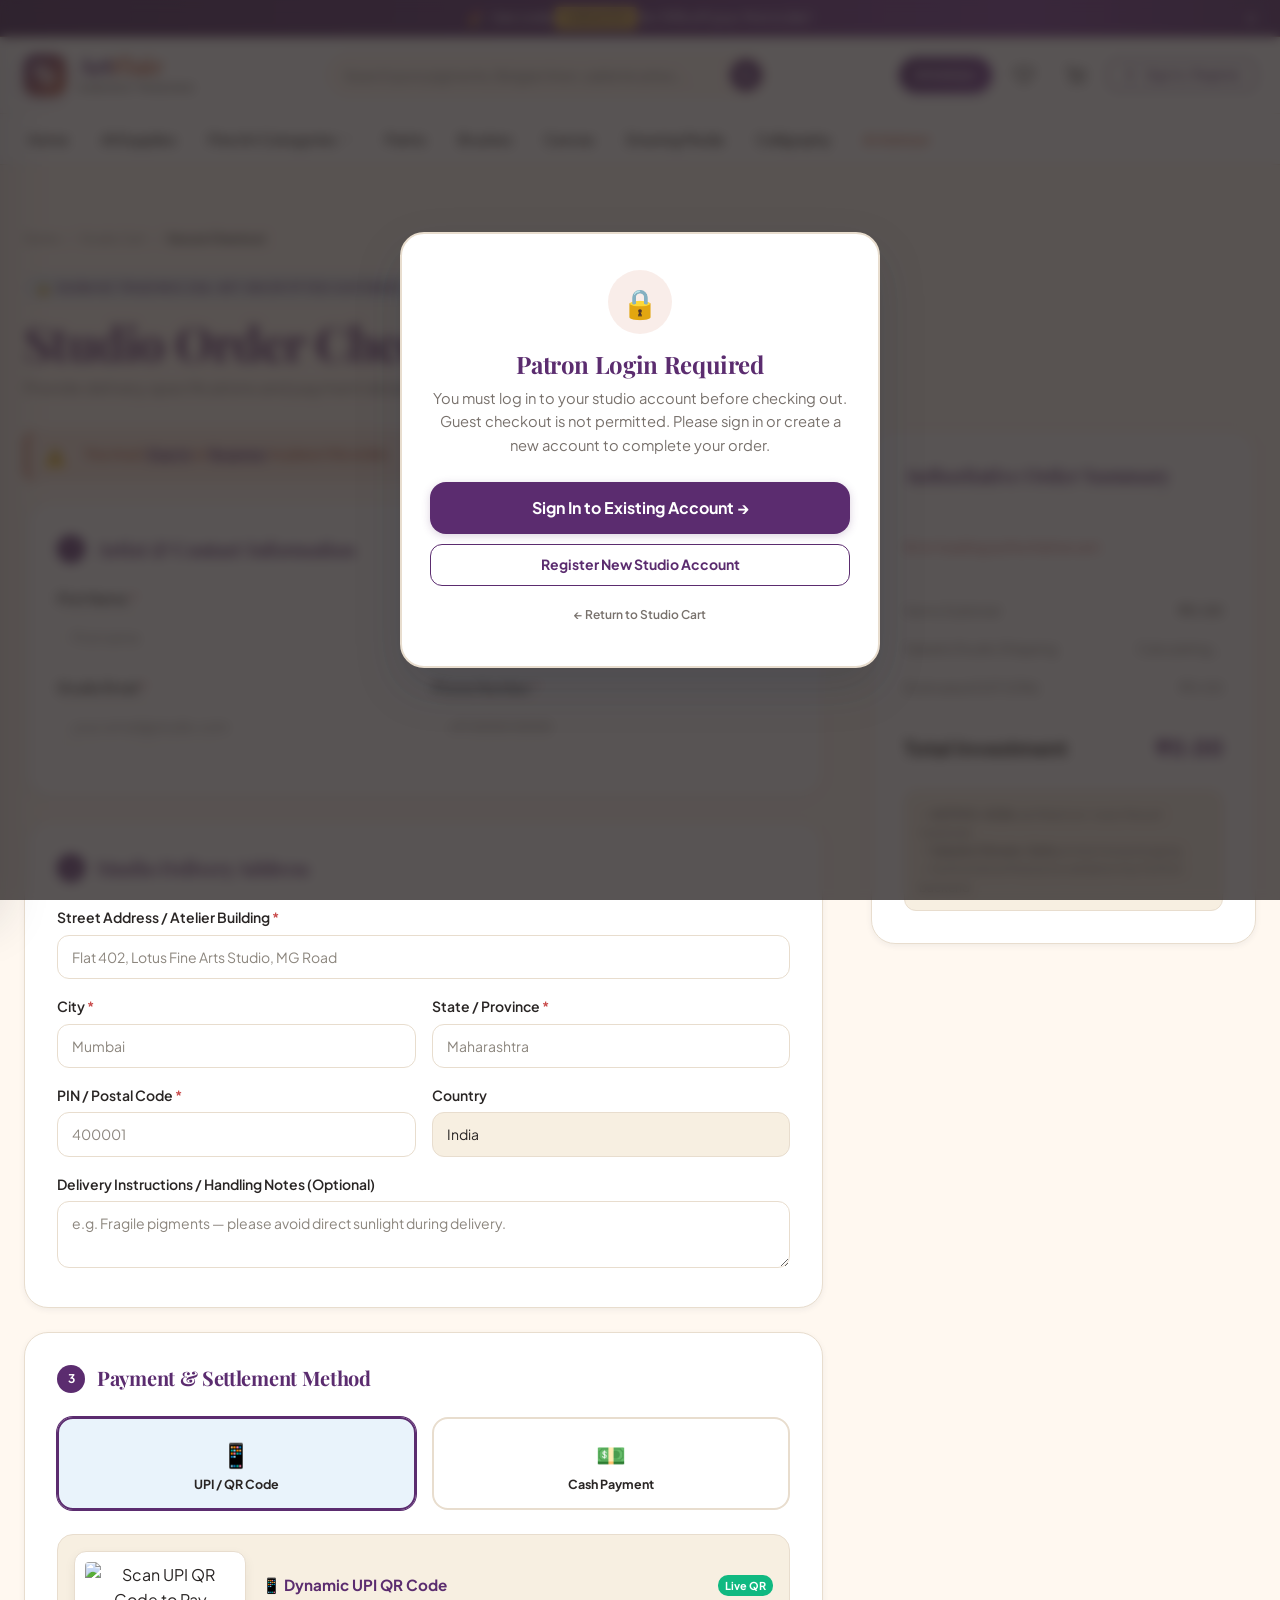
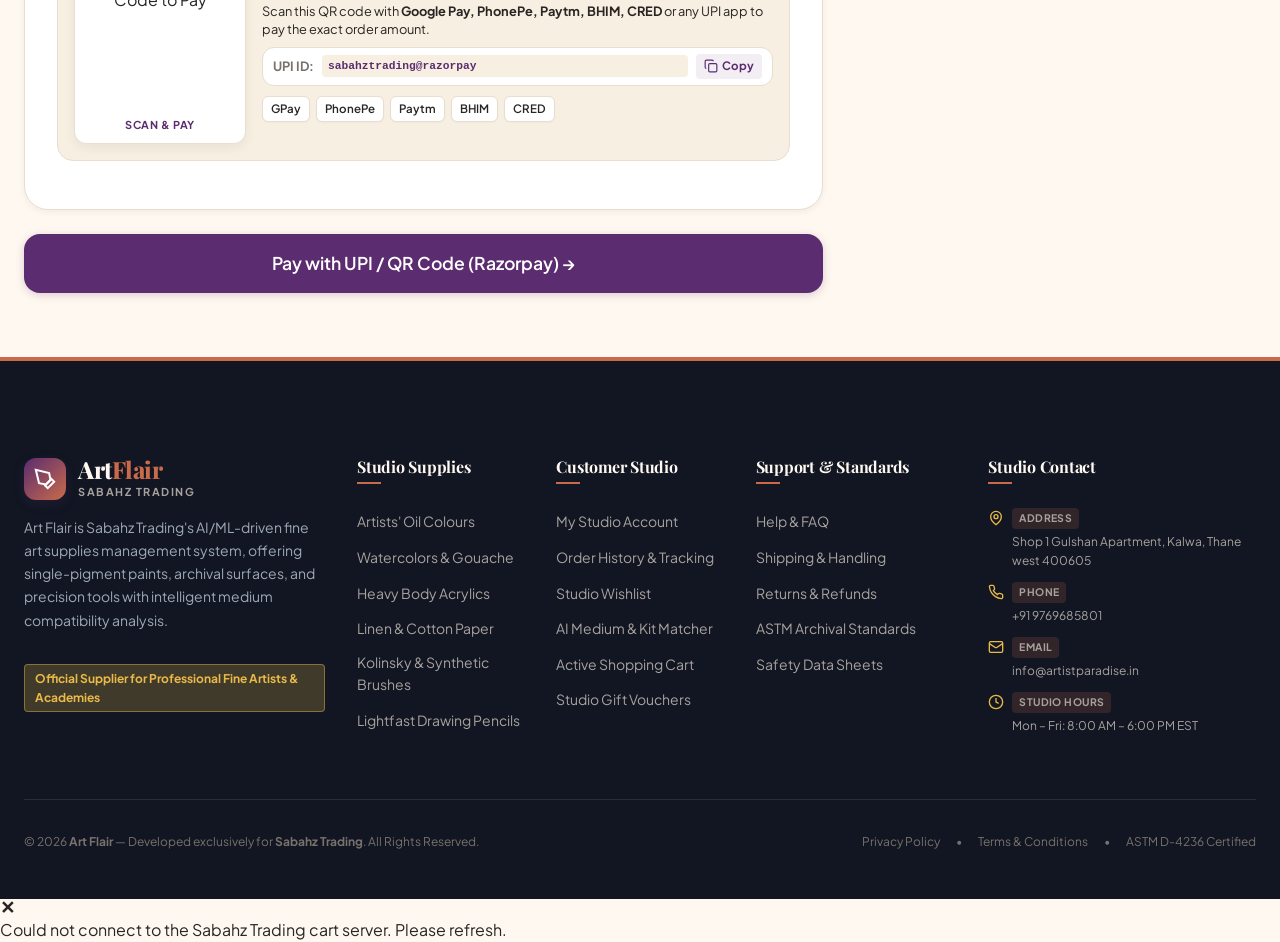
==== commit fdbd0ad4: "Update frontend and backend" ====
--- a/checkout.html
+++ b/checkout.html
@@ -58,12 +58,12 @@
               <div class="grid grid-cols-2 gap-md">
                 <div class="form-group">
                   <label class="form-label" for="first-name">First Name <span class="required">*</span></label>
-                  <input type="text" id="first-name" class="form-control" required placeholder="Aarav" />
+                  <input type="text" id="first-name" class="form-control" required placeholder="First name" />
                   <div class="form-error-msg" id="err-first-name" style="display: none; color: var(--error); font-size: 0.75rem; margin-top: 4px;">Please enter your first name.</div>
                 </div>
                 <div class="form-group">
                   <label class="form-label" for="last-name">Last Name <span class="required">*</span></label>
-                  <input type="text" id="last-name" class="form-control" required placeholder="Sharma" />
+                  <input type="text" id="last-name" class="form-control" required placeholder="Last name" />
                   <div class="form-error-msg" id="err-last-name" style="display: none; color: var(--error); font-size: 0.75rem; margin-top: 4px;">Please enter your last name.</div>
                 </div>
               </div>
@@ -71,12 +71,12 @@
               <div class="grid grid-cols-2 gap-md">
                 <div class="form-group">
                   <label class="form-label" for="email">Studio Email <span class="required">*</span></label>
-                  <input type="email" id="email" class="form-control" required placeholder="aarav.art@studio.com" />
+                  <input type="email" id="email" class="form-control" required placeholder="your.email@studio.com" />
                   <div class="form-error-msg" id="err-email" style="display: none; color: var(--error); font-size: 0.75rem; margin-top: 4px;">Please provide a valid email address.</div>
                 </div>
                 <div class="form-group">
                   <label class="form-label" for="phone">Phone Number <span class="required">*</span></label>
-                  <input type="tel" id="phone" class="form-control" required placeholder="+91 98765 43210" />
+                  <input type="tel" id="phone" class="form-control" required placeholder="+91 XXXXX XXXXX" />
                   <div class="form-error-msg" id="err-phone" style="display: none; color: var(--error); font-size: 0.75rem; margin-top: 4px;">Please enter a valid 10-digit phone number.</div>
                 </div>
               </div>
@@ -200,7 +200,7 @@
 
             <!-- Order Placement Button -->
             <button type="submit" class="btn btn-primary btn-block btn-lg" id="btn-place-order" style="font-size: 1.1rem; padding: 16px;">
-              Pay with UPI / QR Code (Razorpay) →
+              Pay with UPI / QR Code →
             </button>
           </form>
         </div>
@@ -220,6 +220,10 @@
             <div class="summary-row" style="border-top: 1px solid var(--border-light); padding-top: 12px;">
               <span>Items Subtotal</span>
               <strong id="checkout-subtotal">₹0.00</strong>
+            </div>
+            <div id="checkout-promo-row" class="summary-row" style="color: var(--success); font-weight: 700; display: none;">
+              <span>Atelier Promo (<span id="checkout-promo-code"></span>)</span>
+              <span id="checkout-promo-discount">-₹0.00</span>
             </div>
             <div class="summary-row">
               <span>Sabahz Studio Shipping</span>
--- a/css/components.css
+++ b/css/components.css
@@ -193,29 +193,81 @@
   border-color: rgba(91, 44, 111, 0.25);
 }
 
-.product-card-image-wrap {
+.product-card-image-wrap,
+.product-card-media {
   position: relative;
-  aspect-ratio: 1 / 1;
   width: 100%;
-  background-color: var(--bg-alt);
+  height: 220px;
+  min-height: 220px;
+  max-height: 220px;
+  background-color: var(--bg-alt, #FBF8F3);
   overflow: hidden;
+  display: flex;
+  align-items: center;
+  justify-content: center;
+  padding: 12px;
+  border-bottom: 1px solid var(--border-light, #EFE8DE);
+  box-sizing: border-box;
 }
 
 .product-card-img-link {
-  display: block;
+  display: flex;
+  align-items: center;
+  justify-content: center;
   width: 100%;
   height: 100%;
+  overflow: hidden;
 }
 
 .product-card-img {
   width: 100%;
   height: 100%;
-  object-fit: cover;
-  transition: transform var(--transition-slow);
+  max-width: 100%;
+  max-height: 100%;
+  object-fit: contain;
+  object-position: center;
+  transition: transform var(--transition-slow, 0.4s ease);
+}
+
+/* Global Product & Recommendation Showcase Grid */
+.products-showcase-grid,
+.recommendations-grid {
+  display: grid;
+  grid-template-columns: repeat(4, minmax(0, 1fr));
+  gap: var(--space-lg);
+  width: 100%;
+}
+
+@media (max-width: 1024px) {
+  .product-card-image-wrap,
+  .product-card-media {
+    height: 200px;
+    min-height: 200px;
+    max-height: 200px;
+    padding: 10px;
+  }
+  .products-showcase-grid,
+  .recommendations-grid {
+    grid-template-columns: repeat(2, minmax(0, 1fr));
+  }
+}
+
+@media (max-width: 640px) {
+  .product-card-image-wrap,
+  .product-card-media {
+    height: 180px;
+    min-height: 180px;
+    max-height: 180px;
+    padding: 8px;
+  }
+  .products-showcase-grid,
+  .recommendations-grid {
+    grid-template-columns: 1fr;
+  }
 }
 
 .product-card:hover .product-card-img {
-  transform: scale(1.05);
+  transform: scale(1.06);
 }
 
 .product-card-body {
@@ -999,11 +1051,19 @@
   color: var(--text-muted);
   cursor: pointer;
   padding: 4px;
-  transition: color var(--transition-fast);
+  display: inline-flex;
+  align-items: center;
+  justify-content: center;
+  transition: color var(--transition-fast), transform var(--transition-fast);
+}
+
+.cart-drawer-remove-btn svg {
+  pointer-events: none;
 }
 
 .cart-drawer-remove-btn:hover {
   color: var(--error);
+  transform: scale(1.15);
 }
 
 .cart-drawer-stepper {
@@ -1065,3 +1125,14 @@
   grid-template-columns: 1fr 1fr;
   gap: 10px;
 }
+
+@keyframes modalFadeIn {
+  from {
+    opacity: 0;
+    transform: scale(0.95) translateY(-8px);
+  }
+  to {
+    opacity: 1;
+    transform: scale(1) translateY(0);
+  }
+}
--- a/css/layout.css
+++ b/css/layout.css
@@ -3,6 +3,105 @@
  * Developed for Sabahz Trading
  * Modern Semantic HTML5, CSS3, & Vanilla JS
  */
+
+/* ==========================================================================
+   TOP PROMOTIONAL ANNOUNCEMENT BAR
+   ========================================================================== */
+.top-announcement-bar {
+  background: linear-gradient(90deg, #472157 0%, #5B2C6F 45%, #74348E 80%, #5B2C6F 100%);
+  color: #FFFFFF;
+  font-size: 0.82rem;
+  font-weight: 500;
+  padding: 7px 16px;
+  position: relative;
+  z-index: calc(var(--z-sticky, 100) + 5);
+  border-bottom: 1px solid rgba(233, 185, 73, 0.35);
+  box-shadow: 0 1px 4px rgba(0, 0, 0, 0.12);
+  transition: opacity 0.25s ease, max-height 0.25s ease, padding 0.25s ease;
+  overflow: hidden;
+}
+
+.top-announcement-bar.is-hidden {
+  display: none !important;
+}
+
+.announcement-content {
+  display: flex;
+  align-items: center;
+  justify-content: center;
+  position: relative;
+  min-height: 22px;
+}
+
+.announcement-text {
+  display: flex;
+  align-items: center;
+  justify-content: center;
+  gap: 8px;
+  text-align: center;
+  flex-wrap: wrap;
+  line-height: 1.4;
+  letter-spacing: 0.01em;
+}
+
+.announcement-code-pill {
+  background: linear-gradient(135deg, #F5C84C 0%, #E9B949 100%);
+  color: #2D1438;
+  font-weight: 800;
+  font-size: 0.76rem;
+  padding: 2px 7px;
+  border-radius: 4px;
+  letter-spacing: 0.04em;
+  box-shadow: 0 1px 3px rgba(0, 0, 0, 0.2);
+  display: inline-flex;
+  align-items: center;
+  cursor: pointer;
+  transition: transform 0.15s ease, box-shadow 0.15s ease;
+}
+
+.announcement-code-pill:hover {
+  transform: scale(1.05);
+  box-shadow: 0 2px 6px rgba(233, 185, 73, 0.5);
+}
+
+.announcement-close-btn {
+  position: absolute;
+  right: 0;
+  top: 50%;
+  transform: translateY(-50%);
+  background: transparent;
+  border: none;
+  color: rgba(255, 255, 255, 0.75);
+  font-size: 0.95rem;
+  line-height: 1;
+  padding: 4px 6px;
+  cursor: pointer;
+  border-radius: 4px;
+  display: flex;
+  align-items: center;
+  justify-content: center;
+  transition: color 0.15s ease, background-color 0.15s ease;
+}
+
+.announcement-close-btn:hover {
+  color: #FFFFFF;
+  background: rgba(255, 255, 255, 0.2);
+}
+
+@media (max-width: 640px) {
+  .top-announcement-bar {
+    font-size: 0.75rem;
+    padding: 6px 30px 6px 10px;
+  }
+  .announcement-text {
+    font-size: 0.74rem;
+    gap: 4px;
+  }
+  .announcement-code-pill {
+    font-size: 0.72rem;
+    padding: 1px 5px;
+  }
+}
 
 /* ==========================================================================
    MAIN STICKY HEADER
@@ -764,15 +863,18 @@
   margin-top: 2px;
 }
 
+.footer-contact-label,
 .footer-contact-placeholder-tag {
   display: inline-block;
   font-size: 0.65rem;
-  background: rgba(201, 107, 75, 0.25);
+  background: rgba(201, 107, 75, 0.18);
   color: var(--color-secondary-light);
-  padding: 1px 6px;
+  padding: 2px 7px;
   border-radius: 4px;
   font-weight: 700;
-  margin-bottom: 2px;
+  text-transform: uppercase;
+  letter-spacing: 0.04em;
+  margin-bottom: 3px;
 }
 
 .footer-bottom {
--- a/css/pages/cart-checkout.css
+++ b/css/pages/cart-checkout.css
@@ -193,19 +193,71 @@
 
 .total-amount {
   color: var(--primary);
-  font-family: var(--font-heading);
+  font-family: var(--font-body), -apple-system, BlinkMacSystemFont, "Segoe UI", Roboto, sans-serif;
+  font-weight: 800;
+  font-size: 1.35rem;
+  letter-spacing: -0.01em;
 }
 
 /* Promo Code Box */
 .promo-box {
   display: flex;
   gap: var(--space-xs);
-  margin: var(--space-lg) 0;
+  margin: var(--space-md) 0;
+  align-items: stretch;
 }
 
 .promo-input {
   flex: 1;
   text-transform: uppercase;
+  font-size: 0.85rem;
+  letter-spacing: 0.03em;
+  font-weight: 600;
+  padding: 8px 12px;
+}
+
+.promo-applied-badge {
+  display: flex;
+  align-items: center;
+  justify-content: space-between;
+  padding: 10px 14px;
+  background: rgba(34, 197, 94, 0.08);
+  border: 1.5px dashed var(--success);
+  border-radius: var(--radius-lg);
+  margin: var(--space-md) 0;
+}
+
+.cart-promo-hint {
+  display: flex;
+  align-items: center;
+  gap: 6px;
+  font-size: 0.8rem;
+  color: var(--text);
+  background: rgba(233, 185, 73, 0.12);
+  border: 1px dashed rgba(233, 185, 73, 0.6);
+  border-radius: var(--radius-md);
+  padding: 7px 10px;
+  margin-top: var(--space-md);
+  margin-bottom: -6px;
+  line-height: 1.35;
+}
+
+.cart-promo-pill {
+  background: var(--primary);
+  color: #FFFFFF;
+  font-weight: 700;
+  font-size: 0.76rem;
+  padding: 1px 6px;
+  border-radius: 4px;
+  letter-spacing: 0.04em;
+  cursor: pointer;
+  transition: all var(--transition-fast);
+  display: inline-block;
+}
+
+.cart-promo-pill:hover {
+  background: var(--primary-light);
+  transform: translateY(-1px);
 }
 
 /* ==========================================================================
@@ -434,21 +486,404 @@
   align-items: center;
   justify-content: space-between;
   gap: 12px;
-  padding: 8px 0;
+  padding: 10px 0;
   border-bottom: 1px solid var(--border-light);
-  font-size: 0.85rem;
+  font-size: 0.88rem;
+  width: 100%;
 }
 
 .checkout-item-compact:last-child {
   border-bottom: none;
 }
 
+.checkout-item-thumb,
 .checkout-item-img {
-  width: 44px;
-  height: 44px;
-  border-radius: 6px;
+  width: 50px !important;
+  height: 50px !important;
+  min-width: 50px !important;
+  max-width: 50px !important;
+  border-radius: 8px;
   object-fit: cover;
   background: var(--bg-alt);
   border: 1px solid var(--border);
   flex-shrink: 0;
 }
+
+/* ==========================================================================
+   INTERACTIVE PAYMENT MODAL WITH QR & PAYMENT OPTIONS
+   ========================================================================== */
+.af-payment-modal-backdrop {
+  position: fixed;
+  inset: 0;
+  background: rgba(18, 11, 24, 0.75);
+  backdrop-filter: blur(8px);
+  -webkit-backdrop-filter: blur(8px);
+  z-index: 99999;
+  display: flex;
+  align-items: center;
+  justify-content: center;
+  padding: 16px;
+  animation: fadeIn 0.25s ease-out;
+}
+
+.af-payment-modal-card {
+  width: 100%;
+  max-width: 860px;
+  min-height: 520px;
+  background: #FFFFFF;
+  border-radius: 20px;
+  box-shadow: 0 25px 60px rgba(0, 0, 0, 0.35);
+  display: grid;
+  grid-template-columns: 310px 1fr;
+  overflow: hidden;
+  border: 1px solid rgba(255, 255, 255, 0.15);
+  animation: scaleUp 0.3s cubic-bezier(0.16, 1, 0.3, 1);
+}
+
+.af-payment-modal-sidebar {
+  background: linear-gradient(160deg, #4A1D5E 0%, #2A1038 100%);
+  color: #FFFFFF;
+  padding: 28px 24px;
+  display: flex;
+  flex-direction: column;
+  justify-content: space-between;
+  position: relative;
+  overflow: hidden;
+}
+
+.af-payment-brand-header {
+  display: flex;
+  align-items: center;
+  gap: 12px;
+  margin-bottom: 24px;
+}
+
+.af-payment-brand-avatar {
+  width: 40px;
+  height: 40px;
+  background: rgba(255, 255, 255, 0.18);
+  border-radius: 10px;
+  display: flex;
+  align-items: center;
+  justify-content: center;
+  font-weight: 800;
+  font-size: 1.15rem;
+  color: #FFFFFF;
+  border: 1px solid rgba(255, 255, 255, 0.25);
+}
+
+.af-payment-brand-title {
+  font-size: 1.05rem;
+  font-weight: 700;
+  color: #FFFFFF;
+  letter-spacing: -0.2px;
+}
+
+.af-payment-price-card {
+  background: #FFFFFF;
+  border-radius: 14px;
+  padding: 18px 20px;
+  margin-bottom: 14px;
+  box-shadow: 0 8px 20px rgba(0, 0, 0, 0.15);
+}
+
+.af-payment-price-label {
+  font-size: 0.78rem;
+  font-weight: 600;
+  color: #6B7280;
+  margin-bottom: 4px;
+  text-transform: uppercase;
+  letter-spacing: 0.5px;
+}
+
+.af-payment-price-val {
+  font-size: 1.7rem;
+  font-weight: 800;
+  color: #111827;
+  font-family: var(--font-heading);
+}
+
+.af-payment-user-pill {
+  background: rgba(255, 255, 255, 0.15);
+  border: 1px solid rgba(255, 255, 255, 0.2);
+  border-radius: 12px;
+  padding: 10px 14px;
+  display: flex;
+  align-items: center;
+  justify-content: space-between;
+  font-size: 0.82rem;
+  color: #F3E8FF;
+  cursor: pointer;
+  transition: background 0.2s ease;
+}
+
+.af-payment-user-pill:hover {
+  background: rgba(255, 255, 255, 0.22);
+}
+
+.af-payment-sidebar-art {
+  margin-top: auto;
+  padding-top: 20px;
+  opacity: 0.85;
+}
+
+/* Right Content Area */
+.af-payment-main-area {
+  display: flex;
+  flex-direction: column;
+  background: #FFFFFF;
+}
+
+.af-payment-top-bar {
+  display: flex;
+  align-items: center;
+  justify-content: space-between;
+  padding: 18px 24px;
+  border-bottom: 1px solid #F3F4F6;
+}
+
+.af-payment-top-title {
+  font-size: 1.05rem;
+  font-weight: 700;
+  color: #1F2937;
+  margin: 0;
+}
+
+.af-payment-close-btn {
+  background: transparent;
+  border: none;
+  font-size: 1.25rem;
+  color: #9CA3AF;
+  cursor: pointer;
+  padding: 4px 8px;
+  border-radius: 6px;
+  transition: all 0.2s ease;
+}
+
+.af-payment-close-btn:hover {
+  color: #1F2937;
+  background: #F3F4F6;
+}
+
+.af-payment-body-grid {
+  display: grid;
+  grid-template-columns: 200px 1fr;
+  flex: 1;
+  min-height: 420px;
+}
+
+/* Left Navigation Tabs */
+.af-payment-nav {
+  background: #FAF8FC;
+  border-right: 1px solid #F3F4F6;
+  padding: 12px 0;
+  display: flex;
+  flex-direction: column;
+}
+
+.af-pay-tab {
+  padding: 16px 20px;
+  display: flex;
+  align-items: center;
+  justify-content: space-between;
+  border: none;
+  background: transparent;
+  width: 100%;
+  text-align: left;
+  cursor: pointer;
+  font-size: 0.92rem;
+  font-weight: 600;
+  color: #374151;
+  transition: all 0.2s ease;
+  position: relative;
+}
+
+.af-pay-tab:hover {
+  background: #F3E8FF;
+  color: #4A1D5E;
+}
+
+.af-pay-tab.active {
+  background: #FFFFFF;
+  color: #4A1D5E;
+  font-weight: 700;
+  border-left: 3.5px solid #74348E;
+  box-shadow: 0 2px 8px rgba(0,0,0,0.03);
+}
+
+.af-pay-tab-icons {
+  display: flex;
+  align-items: center;
+  gap: 4px;
+}
+
+.af-pay-tab-badge {
+  font-size: 0.65rem;
+  background: #10B981;
+  color: #FFFFFF;
+  padding: 2px 6px;
+  border-radius: 4px;
+  font-weight: 700;
+}
+
+/* Right Tab Content View */
+.af-pay-content-panel {
+  padding: 28px;
+  display: none;
+  flex-direction: column;
+  justify-content: space-between;
+}
+
+.af-pay-content-panel.active {
+  display: flex;
+}
+
+/* QR Tab Specific Styles */
+.af-qr-view-container {
+  display: flex;
+  flex-direction: column;
+  align-items: center;
+  text-align: center;
+}
+
+.af-qr-image-wrapper {
+  background: #FFFFFF;
+  border: 2px solid #E5E7EB;
+  border-radius: 16px;
+  padding: 14px;
+  box-shadow: 0 8px 24px rgba(0, 0, 0, 0.06);
+  margin-bottom: 16px;
+  position: relative;
+}
+
+.af-qr-image-wrapper img {
+  display: block;
+  border-radius: 8px;
+}
+
+.af-qr-scan-badge {
+  position: absolute;
+  bottom: -10px;
+  left: 50%;
+  transform: translateX(-50%);
+  background: #4A1D5E;
+  color: #FFFFFF;
+  font-size: 0.72rem;
+  font-weight: 700;
+  padding: 3px 12px;
+  border-radius: 20px;
+  box-shadow: 0 4px 10px rgba(74, 29, 94, 0.35);
+  white-space: nowrap;
+}
+
+.af-qr-upi-row {
+  display: flex;
+  align-items: center;
+  gap: 8px;
+  background: #F9FAFB;
+  border: 1px dashed #D1D5DB;
+  border-radius: 8px;
+  padding: 6px 12px;
+  margin: 14px 0 16px;
+}
+
+.af-qr-upi-text {
+  font-family: monospace;
+  font-size: 0.88rem;
+  font-weight: 700;
+  color: #4A1D5E;
+}
+
+.af-qr-copy-btn {
+  background: #4A1D5E;
+  color: #FFFFFF;
+  border: none;
+  border-radius: 6px;
+  padding: 4px 10px;
+  font-size: 0.75rem;
+  font-weight: 600;
+  cursor: pointer;
+  transition: background 0.2s ease;
+}
+
+.af-qr-copy-btn:hover {
+  background: #6B21A8;
+}
+
+.af-pay-confirm-btn {
+  width: 100%;
+  padding: 14px 20px;
+  background: #111827;
+  color: #FFFFFF;
+  border: none;
+  border-radius: 10px;
+  font-size: 0.95rem;
+  font-weight: 700;
+  cursor: pointer;
+  transition: all 0.2s ease;
+  display: flex;
+  align-items: center;
+  justify-content: center;
+  gap: 8px;
+  margin-top: 14px;
+}
+
+.af-pay-confirm-btn:hover {
+  background: #000000;
+  transform: translateY(-1px);
+  box-shadow: 0 6px 16px rgba(0,0,0,0.15);
+}
+
+.af-pay-input-group {
+  margin-bottom: 14px;
+}
+
+.af-pay-input-label {
+  display: block;
+  font-size: 0.82rem;
+  font-weight: 600;
+  color: #374151;
+  margin-bottom: 6px;
+}
+
+.af-pay-input {
+  width: 100%;
+  padding: 11px 14px;
+  border-radius: 8px;
+  border: 1px solid #D1D5DB;
+  font-size: 0.92rem;
+  outline: none;
+  transition: border-color 0.2s ease;
+}
+
+.af-pay-input:focus {
+  border-color: #4A1D5E;
+  box-shadow: 0 0 0 3px rgba(74, 29, 94, 0.12);
+}
+
+@media (max-width: 768px) {
+  .af-payment-modal-card {
+    grid-template-columns: 1fr;
+    max-height: 90vh;
+    overflow-y: auto;
+  }
+  .af-payment-body-grid {
+    grid-template-columns: 1fr;
+  }
+  .af-payment-nav {
+    flex-direction: row;
+    overflow-x: auto;
+    border-right: none;
+    border-bottom: 1px solid #F3F4F6;
+  }
+  .af-pay-tab {
+    padding: 10px 14px;
+    font-size: 0.84rem;
+    white-space: nowrap;
+  }
+  .af-pay-tab.active {
+    border-left: none;
+    border-bottom: 3px solid #74348E;
+  }
+}
+
